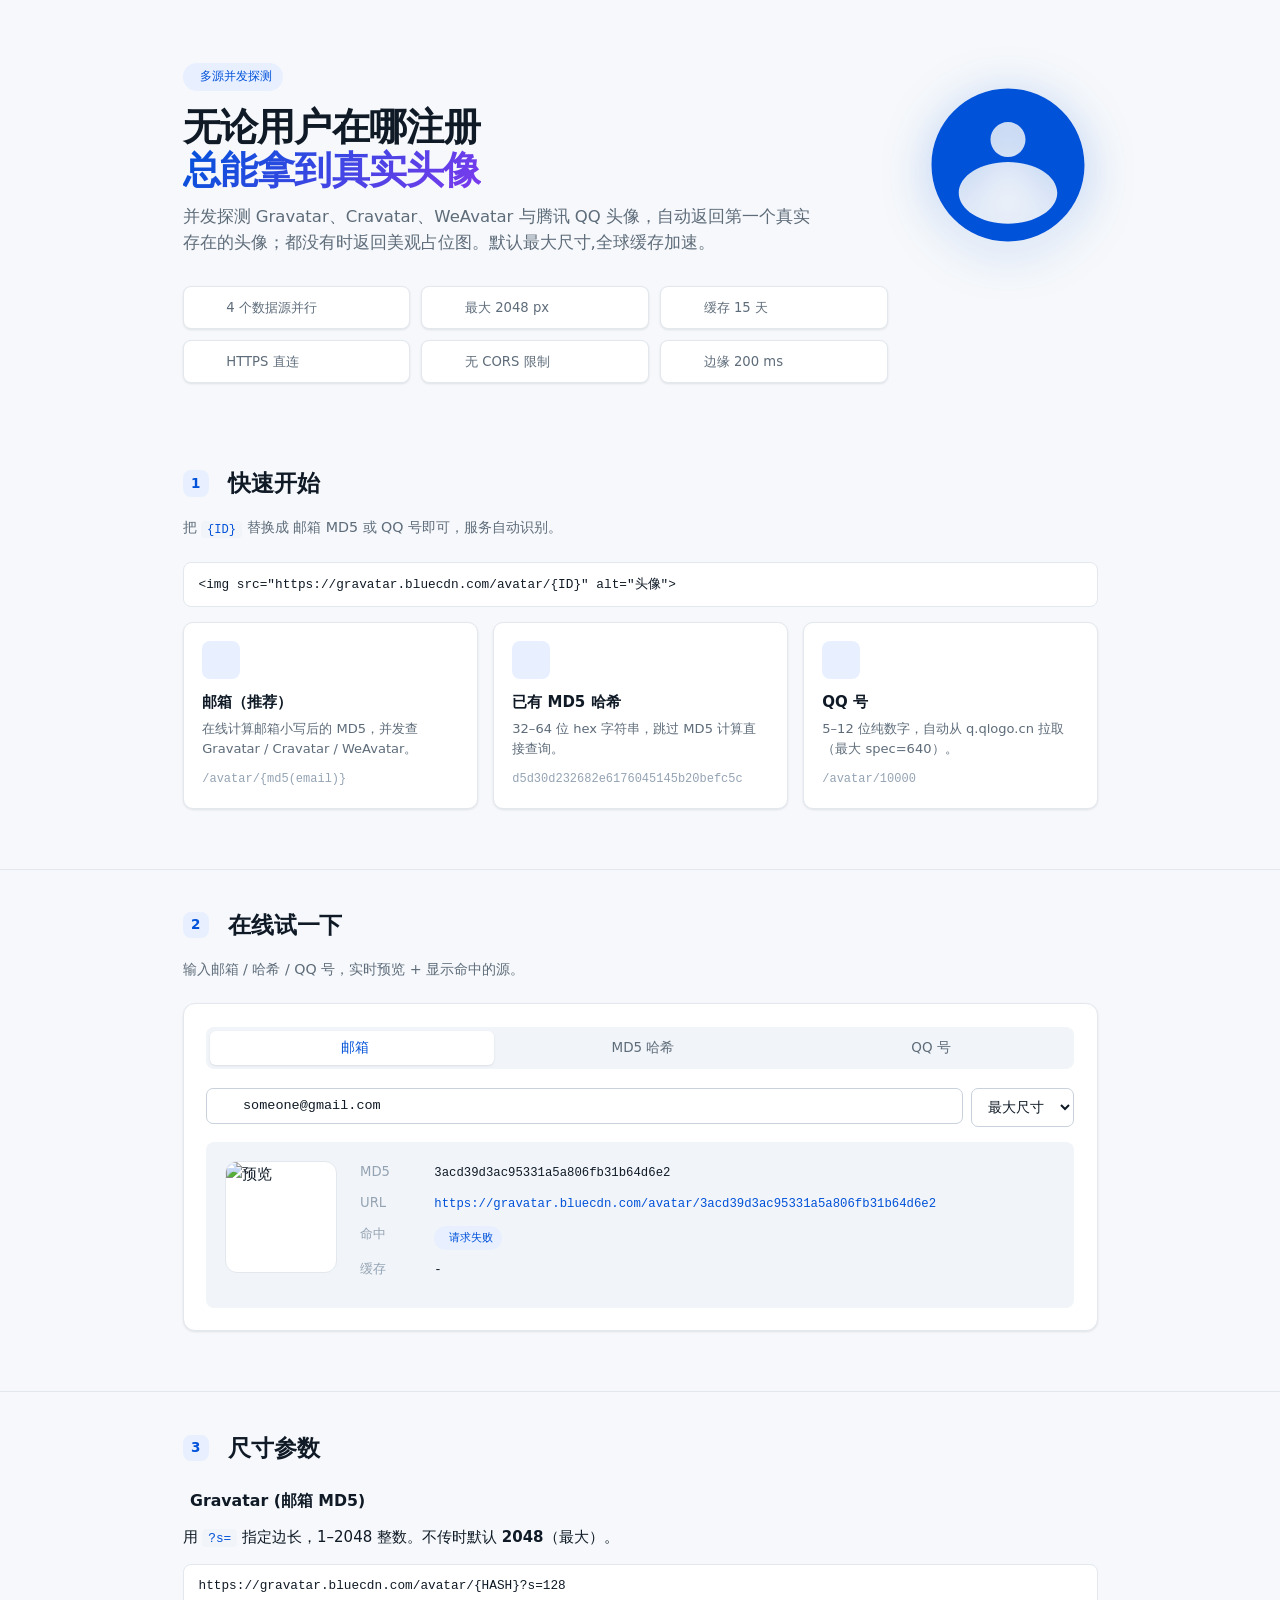
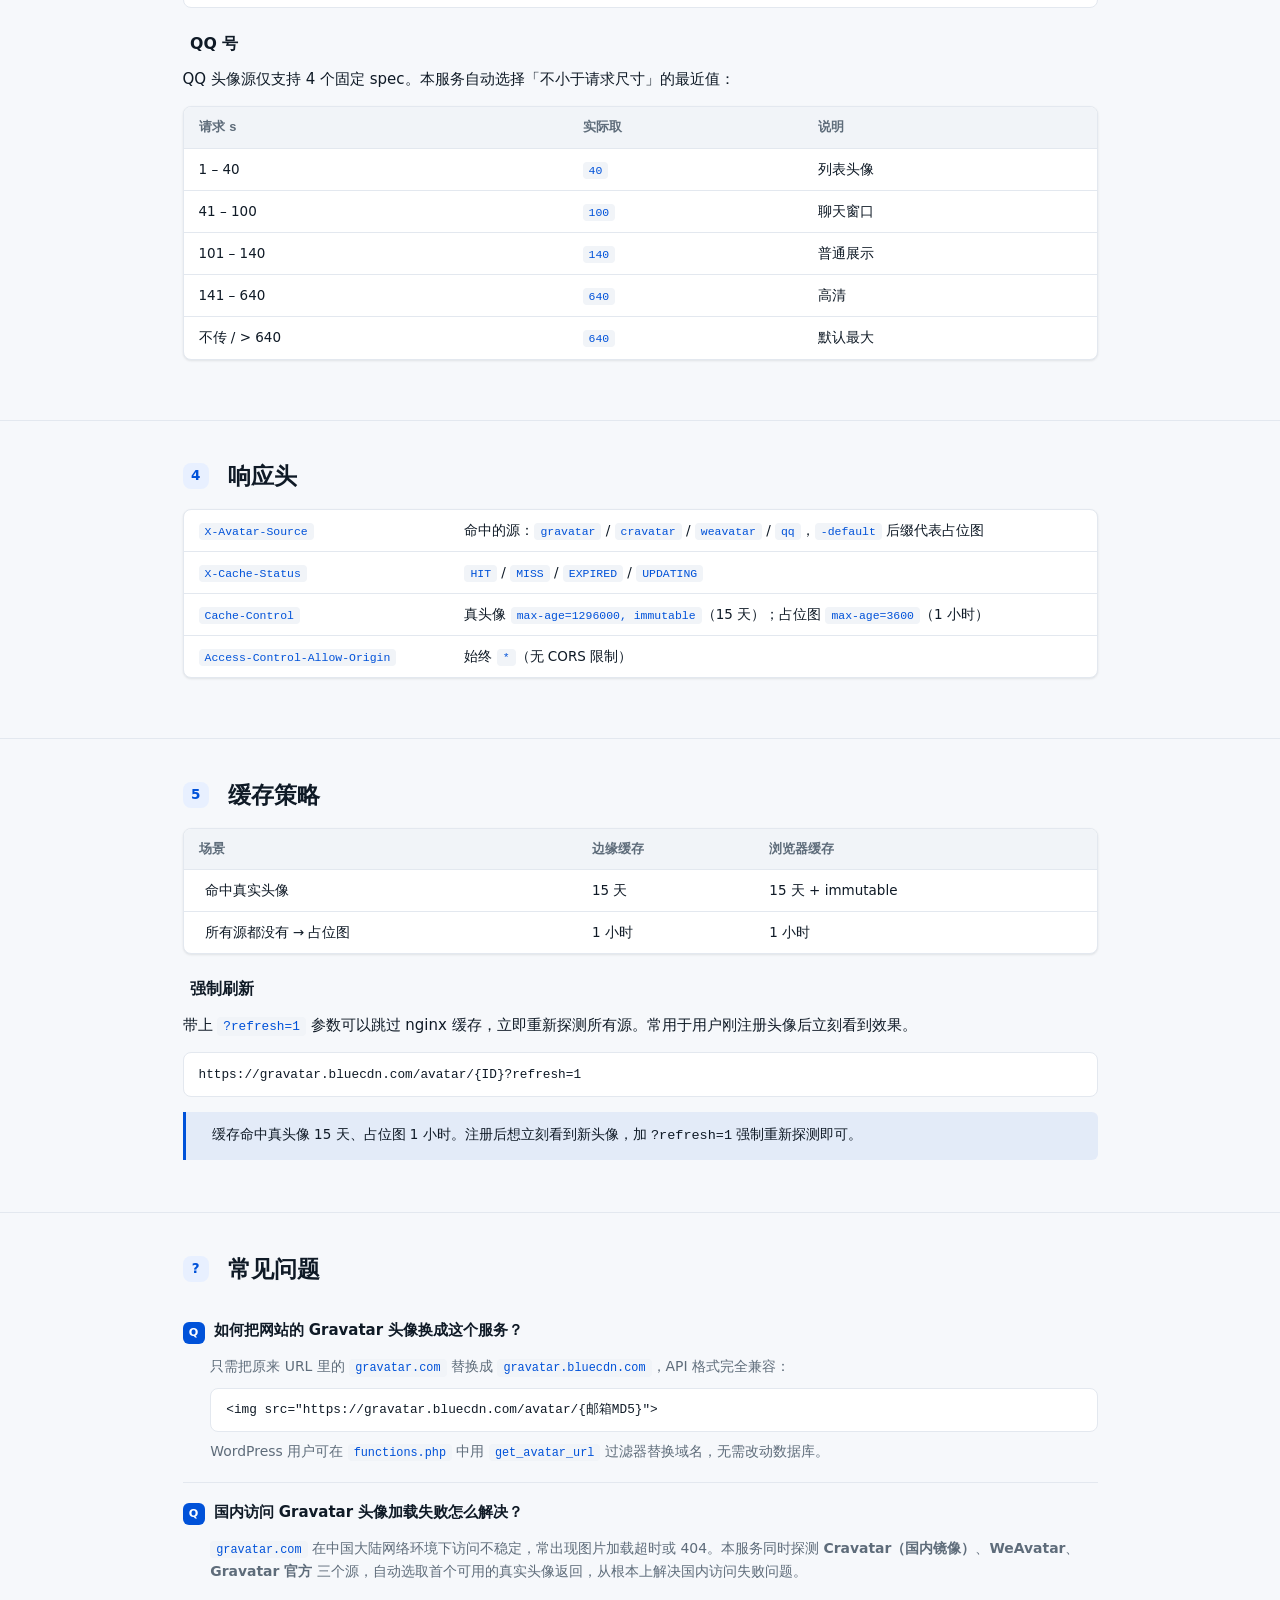
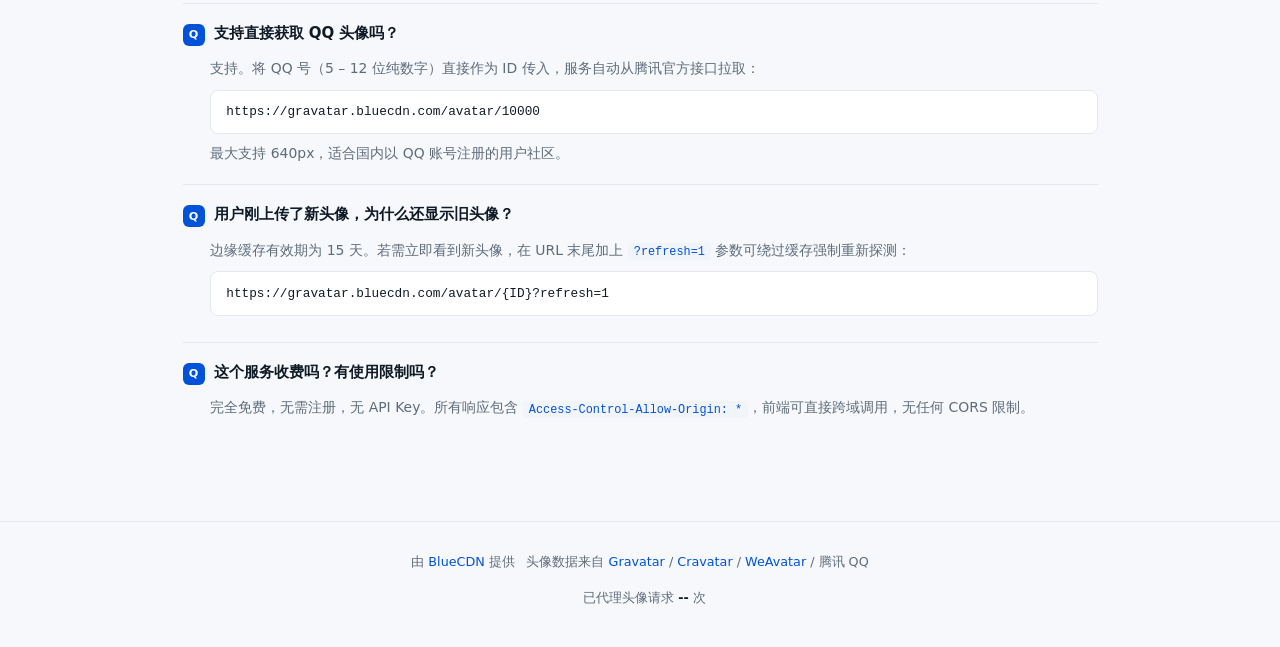
==== index.html @ 56b49e61 "restructure project layout" ====
<!doctype html>
<html lang="zh-CN">
<head>
<meta charset="UTF-8">
<meta name="viewport" content="width=device-width, initial-scale=1">

<!-- ===== SEO 核心 ===== -->
<title>Gravatar 国内加速代理 - 多源头像 API，支持 QQ / Cravatar / WeAvatar | BlueCDN</title>
<meta name="description" content="免费 Gravatar 国内加速代理服务。并发探测 Gravatar、Cravatar、WeAvatar、腾讯 QQ 四大头像源，自动返回真实头像；支持最大 2048px、无 CORS 跨域限制、全球边缘缓存 15 天，接入只需一行 HTML img 标签，适合 WordPress、论坛、博客等国内站点使用。">
<meta name="keywords" content="gravatar国内加速,gravatar代理,gravatar镜像,QQ头像API,头像CDN,cravatar,weavatar,gravatar无法访问解决,gravatar加速,多源头像">
<meta name="author" content="BlueCDN">
<meta name="robots" content="index, follow, max-snippet:-1, max-image-preview:large, max-video-preview:-1">
<link rel="canonical" href="https://gravatar.bluecdn.com/">
<meta name="theme-color" content="#0052D9">

<!-- ===== Open Graph（微信/微博分享）===== -->
<meta property="og:type" content="website">
<meta property="og:title" content="Gravatar 国内加速代理 | 多源头像 CDN · BlueCDN">
<meta property="og:description" content="并发探测 Gravatar / Cravatar / WeAvatar / QQ 四大头像源，自动返回真实头像。无 CORS 限制，全球缓存，一行代码接入。">
<meta property="og:url" content="https://gravatar.bluecdn.com/">
<meta property="og:site_name" content="BlueCDN Gravatar 代理">
<meta property="og:image" content="https://gravatar.bluecdn.com/android-chrome-512x512.png">
<meta property="og:image:width" content="512">
<meta property="og:image:height" content="512">
<meta property="og:locale" content="zh_CN">

<!-- ===== JSON-LD 结构化数据（百度 AI / Google AI）===== -->
<script type="application/ld+json">
[
  {
    "@context": "https://schema.org",
    "@type": "WebApplication",
    "name": "Gravatar 多源头像代理",
    "alternateName": ["gravatar.bluecdn.com", "BlueCDN Gravatar 加速"],
    "url": "https://gravatar.bluecdn.com/",
    "description": "免费 Gravatar 国内加速代理，并发探测 Gravatar、Cravatar、WeAvatar、腾讯 QQ 四大头像源，自动返回真实存在的头像图片。支持邮箱 MD5 哈希与 QQ 号两种 ID 格式，最大输出 2048px，全球边缘节点缓存 15 天，所有响应均携带 Access-Control-Allow-Origin: * 无跨域限制。",
    "applicationCategory": "DeveloperApplication",
    "operatingSystem": "Web",
    "inLanguage": "zh-CN",
    "isAccessibleForFree": true,
    "offers": {
      "@type": "Offer",
      "price": "0",
      "priceCurrency": "CNY",
      "availability": "https://schema.org/InStock"
    },
    "provider": {
      "@type": "Organization",
      "name": "BlueCDN",
      "url": "https://bluecdn.com"
    },
    "featureList": [
      "并发探测 Gravatar / Cravatar / WeAvatar / QQ 四大头像源",
      "支持邮箱 MD5 哈希与 QQ 号（5-12 位）两种 ID",
      "最大输出 2048×2048px 高清头像",
      "全球边缘节点缓存 15 天",
      "无 CORS 跨域限制，Access-Control-Allow-Origin: *",
      "HTTPS 加密传输",
      "支持 ?refresh=1 参数强制重新探测"
    ]
  },
  {
    "@context": "https://schema.org",
    "@type": "FAQPage",
    "mainEntity": [
      {
        "@type": "Question",
        "name": "如何使用 gravatar.bluecdn.com 代替 gravatar.com？",
        "acceptedAnswer": {
          "@type": "Answer",
          "text": "只需将原有 URL 中的 gravatar.com 替换为 gravatar.bluecdn.com 即可。例如：<img src=\"https://gravatar.bluecdn.com/avatar/{邮箱MD5}\">。服务会自动并发探测多个头像源并返回第一个真实存在的头像，完全兼容 Gravatar 原有 API 格式。"
        }
      },
      {
        "@type": "Question",
        "name": "gravatar.bluecdn.com 支持哪些头像来源？",
        "acceptedAnswer": {
          "@type": "Answer",
          "text": "支持四大头像源：1）Gravatar（secure.gravatar.com）；2）Cravatar（cn.cravatar.com，国内镜像）；3）WeAvatar（weavatar.com）；4）腾讯 QQ（q.qlogo.cn）。服务并发探测前三个 Gravatar 兼容源，QQ 号会直接从腾讯官方 API 获取头像。"
        }
      },
      {
        "@type": "Question",
        "name": "国内访问 Gravatar 头像失败怎么办？",
        "acceptedAnswer": {
          "@type": "Answer",
          "text": "由于 gravatar.com 在中国大陆访问不稳定，可以使用 gravatar.bluecdn.com 作为代理。该服务部署在国内边缘节点，并同时探测 Cravatar、WeAvatar 等国内可访问的镜像源，确保头像正常显示。接入方法：将 img 标签的 src 改为 https://gravatar.bluecdn.com/avatar/{邮箱MD5哈希}。"
        }
      },
      {
        "@type": "Question",
        "name": "如何获取 QQ 头像？",
        "acceptedAnswer": {
          "@type": "Answer",
          "text": "直接将 QQ 号（5 至 12 位纯数字）作为 ID 传入即可：https://gravatar.bluecdn.com/avatar/{QQ号}。服务会自动识别 QQ 号格式并从腾讯 QQ 官方接口（q.qlogo.cn）拉取头像，支持最大 640px 尺寸。"
        }
      },
      {
        "@type": "Question",
        "name": "头像会被缓存多长时间？",
        "acceptedAnswer": {
          "@type": "Answer",
          "text": "真实头像缓存 15 天（边缘节点与浏览器均为 15 天，带 immutable 标记）；若所有源均未找到头像，则返回 Gravatar 官方默认占位图并缓存 1 小时。如需立即刷新，在 URL 末尾添加 ?refresh=1 参数可跳过缓存强制重新探测。"
        }
      },
      {
        "@type": "Question",
        "name": "使用此服务是否有跨域（CORS）限制？",
        "acceptedAnswer": {
          "@type": "Answer",
          "text": "没有跨域限制。所有响应均包含 Access-Control-Allow-Origin: * 响应头，可在任意前端页面通过 JavaScript fetch 或 XMLHttpRequest 直接请求，无需额外配置代理。"
        }
      }
    ]
  }
]
</script>

<link rel="icon" href="/favicon.ico" sizes="any">
<link rel="icon" type="image/png" sizes="32x32" href="/favicon-32x32.png">
<link rel="icon" type="image/png" sizes="16x16" href="/favicon-16x16.png">
<link rel="apple-touch-icon" sizes="180x180" href="/apple-touch-icon.png">
<link rel="manifest" href="/site.webmanifest">

<link rel="stylesheet" href="https://static.bluecdn.com/libs/fontawesome/7.2.0/css/all.min.css">
<link rel="stylesheet" href="https://fonts.bluecdn.com/css2?family=Lexend+Deca:wght@400;500;600;700;800&family=JetBrains+Mono:wght@400;500&display=swap">

<style>
:root {
    --bg: #f6f8fb;
    --bg-elev: #ffffff;
    --line: #e3e8ef;
    --line-strong: #c8d1dc;
    --text: #0f1a26;
    --text-soft: #5e6c7a;
    --text-mute: #94a3b3;
    --accent: #0052D9;
    --accent-soft: #e8f0ff;
    --accent-fade: rgba(0, 82, 217, 0.08);
    --accent-2: #7c3aed;
    --code-bg: #f1f4f8;
    --success: #16a34a;
    --warn: #f59e0b;
    --shadow-sm: 0 1px 2px rgba(15, 26, 38, .04), 0 1px 3px rgba(15, 26, 38, .06);
    --shadow-md: 0 4px 12px rgba(15, 26, 38, .06), 0 2px 4px rgba(15, 26, 38, .04);
    --font-body: "Lexend Deca", "PingFang SC", "Microsoft YaHei", system-ui, sans-serif;
    --font-mono: "JetBrains Mono", ui-monospace, SFMono-Regular, Menlo, Consolas, monospace;
}
@media (prefers-color-scheme: dark) {
    :root {
        --bg: #0a0e14;
        --bg-elev: #131922;
        --line: #1f2731;
        --line-strong: #2e3947;
        --text: #e6ecf2;
        --text-soft: #9aa6b3;
        --text-mute: #5c6878;
        --accent: #5b8def;
        --accent-soft: #1a2436;
        --accent-fade: rgba(91, 141, 239, 0.1);
        --accent-2: #a78bfa;
        --code-bg: #171e28;
        --shadow-sm: 0 1px 2px rgba(0, 0, 0, .3);
        --shadow-md: 0 4px 12px rgba(0, 0, 0, .35);
    }
}
* { box-sizing: border-box; }
html, body { background: var(--bg); color: var(--text); font-family: var(--font-body); margin: 0; padding: 0; line-height: 1.6; font-size: 15px; -webkit-font-smoothing: antialiased; }
.container { max-width: 960px; margin: 0 auto; padding: 0 1.5rem; }

/* ============ Hero ============ */
.hero {
    position: relative;
    padding: 4rem 0 3rem;
    overflow: hidden;
}
.hero::before {
    content: '';
    position: absolute;
    inset: 0;
    background:
        radial-gradient(circle at 20% 30%, var(--accent-fade) 0%, transparent 40%),
        radial-gradient(circle at 80% 70%, rgba(124, 58, 237, 0.06) 0%, transparent 40%);
    pointer-events: none;
    z-index: -1;
}
.hero .container { display: flex; align-items: flex-start; gap: 2rem; flex-wrap: wrap; }
.hero-text { flex: 1; min-width: 280px; }
.hero-logo {
    flex-shrink: 0;
    width: 180px;
    height: 180px;
    display: flex;
    align-items: center;
    justify-content: center;
    margin-top: 1rem;
}
.hero-logo svg { width: 100%; height: 100%; filter: drop-shadow(0 8px 24px rgba(0, 82, 217, .25)); }
@media (max-width: 720px) {
    .hero-logo { width: 120px; height: 120px; margin: 0 auto; }
}
.hero .badge {
    display: inline-flex;
    align-items: center;
    gap: .4rem;
    padding: .3rem .75rem;
    background: var(--accent-soft);
    color: var(--accent);
    border-radius: 99px;
    font-size: .8rem;
    font-weight: 500;
    margin-bottom: 1rem;
}
.hero h1 {
    margin: 0 0 .75rem;
    font-size: 2.5rem;
    font-weight: 800;
    letter-spacing: -.02em;
    line-height: 1.15;
}
.hero h1 .gradient {
    background: linear-gradient(135deg, var(--accent), var(--accent-2));
    -webkit-background-clip: text;
    -webkit-text-fill-color: transparent;
    background-clip: text;
}
.hero .lede { color: var(--text-soft); font-size: 1.1rem; margin: 0 0 2rem; max-width: 640px; }
.hero .feature-grid {
    display: grid;
    grid-template-columns: repeat(auto-fit, minmax(180px, 1fr));
    gap: .75rem;
    margin-top: 1.5rem;
}
.hero .feature-pill {
    display: flex;
    align-items: center;
    gap: .6rem;
    padding: .65rem 1rem;
    background: var(--bg-elev);
    border: 1px solid var(--line);
    border-radius: 8px;
    font-size: .88rem;
    color: var(--text-soft);
    box-shadow: var(--shadow-sm);
}
.hero .feature-pill i {
    color: var(--accent);
    font-size: 1rem;
    width: 1.25rem;
    text-align: center;
}

/* ============ Sections ============ */
section.block { padding: 2.5rem 0; }
section.block + section.block { border-top: 1px solid var(--line); }
.section-title {
    display: flex;
    align-items: center;
    gap: .65rem;
    margin: 0 0 1rem;
    font-size: 1.5rem;
    font-weight: 700;
    letter-spacing: -.01em;
}
.section-title i {
    color: var(--accent);
    font-size: 1.25rem;
}
.section-title .num {
    display: inline-flex;
    align-items: center;
    justify-content: center;
    width: 1.75rem;
    height: 1.75rem;
    background: var(--accent-soft);
    color: var(--accent);
    border-radius: 8px;
    font-size: .9rem;
    font-weight: 600;
}
.section-lede { color: var(--text-soft); margin-bottom: 1.5rem; font-size: .95rem; max-width: 720px; }

h3 { font-size: 1.05rem; margin: 1.5rem 0 .75rem; font-weight: 600; display: flex; align-items: center; gap: .5rem; }
h3 i { color: var(--text-mute); font-size: .95rem; }

p { margin: 0 0 1rem; }
p code, li code, td code, .code { font-family: var(--font-mono); background: var(--code-bg); padding: .12rem .4rem; border-radius: 4px; font-size: .85em; color: var(--accent); }

/* ============ Code blocks ============ */
.code-block {
    display: flex;
    align-items: center;
    gap: .5rem;
    margin: .75rem 0 1rem;
    padding: .75rem 1rem;
    background: var(--bg-elev);
    border: 1px solid var(--line);
    border-radius: 8px;
    transition: border-color .15s;
}
.code-block:hover { border-color: var(--line-strong); }
.code-block pre {
    flex: 1;
    margin: 0;
    font-family: var(--font-mono);
    font-size: .85rem;
    white-space: pre-wrap;
    word-break: break-all;
    line-height: 1.55;
    color: var(--text);
}
.code-copy-btn {
    background: transparent;
    border: 1px solid transparent;
    color: var(--text-mute);
    cursor: pointer;
    padding: .35rem .55rem;
    border-radius: 5px;
    font-size: .9rem;
    transition: all .15s;
    flex-shrink: 0;
}
.code-copy-btn:hover { background: var(--accent-fade); color: var(--accent); border-color: var(--accent-soft); }
.code-copy-btn.copied { color: var(--success); }

/* ============ Cards (ID 类型) ============ */
.card-grid {
    display: grid;
    grid-template-columns: repeat(auto-fit, minmax(280px, 1fr));
    gap: 1rem;
    margin: 1rem 0 1.5rem;
}
.card {
    background: var(--bg-elev);
    border: 1px solid var(--line);
    border-radius: 10px;
    padding: 1.25rem;
    box-shadow: var(--shadow-sm);
    transition: transform .15s, box-shadow .15s, border-color .15s;
}
.card:hover { transform: translateY(-2px); box-shadow: var(--shadow-md); border-color: var(--line-strong); }
.card-icon {
    display: inline-flex;
    align-items: center;
    justify-content: center;
    width: 2.5rem;
    height: 2.5rem;
    background: var(--accent-soft);
    color: var(--accent);
    border-radius: 8px;
    font-size: 1.1rem;
    margin-bottom: .75rem;
}
.card-title { font-size: 1rem; font-weight: 600; margin: 0 0 .35rem; }
.card-desc { font-size: .87rem; color: var(--text-soft); margin: 0 0 .75rem; line-height: 1.5; }
.card-example { font-family: var(--font-mono); font-size: .8rem; color: var(--text-mute); word-break: break-all; }

/* ============ Tables ============ */
table { width: 100%; border-collapse: separate; border-spacing: 0; margin: 1rem 0 1.5rem; font-size: .9rem; background: var(--bg-elev); border: 1px solid var(--line); border-radius: 8px; overflow: hidden; box-shadow: var(--shadow-sm); }
th, td { padding: .65rem 1rem; border-bottom: 1px solid var(--line); text-align: left; }
th { background: var(--code-bg); font-weight: 600; font-size: .85rem; color: var(--text-soft); }
tr:last-child td { border-bottom: none; }

/* ============ Demo ============ */
.demo {
    background: var(--bg-elev);
    border: 1px solid var(--line);
    border-radius: 12px;
    padding: 1.5rem;
    margin: 1rem 0 1.5rem;
    box-shadow: var(--shadow-sm);
}
.demo-tabs {
    display: flex;
    gap: .25rem;
    margin-bottom: 1.25rem;
    background: var(--code-bg);
    border-radius: 8px;
    padding: .25rem;
}
.demo-tab {
    flex: 1;
    background: transparent;
    border: none;
    padding: .55rem 1rem;
    cursor: pointer;
    border-radius: 6px;
    font-size: .9rem;
    font-weight: 500;
    color: var(--text-soft);
    font-family: inherit;
    transition: all .15s;
    display: flex;
    align-items: center;
    justify-content: center;
    gap: .4rem;
}
.demo-tab.active { background: var(--bg-elev); color: var(--accent); box-shadow: var(--shadow-sm); }
.demo-tab i { font-size: .85rem; }

.demo-input-row {
    display: flex;
    gap: .5rem;
    align-items: stretch;
    flex-wrap: wrap;
    margin-bottom: 1rem;
}
.demo-input-wrap {
    flex: 1;
    min-width: 240px;
    position: relative;
}
.demo-input-wrap i.icon-prefix {
    position: absolute;
    left: .85rem;
    top: 50%;
    transform: translateY(-50%);
    color: var(--text-mute);
    font-size: .9rem;
    pointer-events: none;
}
.demo-input-wrap input {
    width: 100%;
    padding: .65rem .85rem .65rem 2.4rem;
    border: 1px solid var(--line-strong);
    border-radius: 7px;
    font-family: var(--font-mono);
    font-size: .9rem;
    background: var(--bg-elev);
    color: var(--text);
    transition: border-color .15s, box-shadow .15s;
}
.demo-input-wrap input:focus {
    outline: none;
    border-color: var(--accent);
    box-shadow: 0 0 0 3px var(--accent-fade);
}
.demo-select {
    padding: .65rem .85rem;
    border: 1px solid var(--line-strong);
    border-radius: 7px;
    background: var(--bg-elev);
    color: var(--text);
    font-family: inherit;
    font-size: .9rem;
    cursor: pointer;
}
.demo-select:focus { outline: none; border-color: var(--accent); }

.demo-result {
    display: flex;
    gap: 1.25rem;
    align-items: flex-start;
    padding: 1.25rem;
    background: var(--code-bg);
    border-radius: 8px;
}
.demo-result img {
    width: 112px;
    height: 112px;
    border-radius: 12px;
    border: 1px solid var(--line);
    object-fit: cover;
    background: var(--bg-elev);
    flex-shrink: 0;
}
.demo-info { flex: 1; min-width: 0; }
.demo-info-row { display: flex; gap: .75rem; margin-bottom: .55rem; align-items: baseline; font-size: .88rem; }
.demo-info-row .key { color: var(--text-mute); min-width: 4.5rem; flex-shrink: 0; }
.demo-info-row .val { font-family: var(--font-mono); color: var(--text); font-size: .82rem; word-break: break-all; }
.demo-info-row .val a { color: var(--accent); text-decoration: none; }
.demo-info-row .val a:hover { text-decoration: underline; }
.source-badge {
    display: inline-flex;
    align-items: center;
    gap: .35rem;
    padding: .2rem .6rem;
    border-radius: 99px;
    font-size: .75rem;
    font-weight: 500;
    background: var(--accent-soft);
    color: var(--accent);
    font-family: var(--font-mono);
}
.source-badge.is-default { background: rgba(245, 158, 11, .1); color: var(--warn); }

/* ============ Callout ============ */
.callout {
    background: var(--accent-fade);
    border-left: 3px solid var(--accent);
    padding: .85rem 1.1rem;
    margin: 1rem 0;
    border-radius: 0 6px 6px 0;
    font-size: .9rem;
    display: flex;
    align-items: flex-start;
    gap: .65rem;
}
.callout i { color: var(--accent); flex-shrink: 0; margin-top: .15rem; }

/* ============ FAQ ============ */
.faq-list { display: flex; flex-direction: column; gap: 0; }
.faq-item {
    border-bottom: 1px solid var(--line);
    padding: 1.25rem 0;
}
.faq-item:last-child { border-bottom: none; }
.faq-q {
    font-size: 1rem;
    font-weight: 600;
    color: var(--text);
    margin: 0 0 .75rem 0;
    display: flex;
    align-items: flex-start;
    gap: .6rem;
    line-height: 1.4;
}
.faq-q::before {
    content: "Q";
    flex-shrink: 0;
    display: inline-flex;
    align-items: center;
    justify-content: center;
    width: 22px;
    height: 22px;
    border-radius: 6px;
    background: var(--accent);
    color: #fff;
    font-size: .75rem;
    font-weight: 700;
    margin-top: .1rem;
}
.faq-a { padding-left: 1.85rem; }
.faq-a p { margin: 0 0 .6rem; color: var(--text-soft); font-size: .93rem; line-height: 1.7; }
.faq-a p:last-child { margin-bottom: 0; }
.faq-a .code-block { margin: .5rem 0; }

/* ============ Footer ============ */
footer.site-footer {
    margin-top: 3rem;
    padding: 2rem 0;
    border-top: 1px solid var(--line);
    color: var(--text-soft);
    font-size: .85rem;
    text-align: center;
}
footer.site-footer a { color: var(--accent); text-decoration: none; }
footer.site-footer a:hover { text-decoration: underline; }
footer.site-footer i { margin: 0 .25rem; }

@media (max-width: 600px) {
    .hero { padding: 2.5rem 0 2rem; }
    .hero h1 { font-size: 1.8rem; }
    .hero .lede { font-size: .95rem; }
    .section-title { font-size: 1.2rem; }
    .demo-result { flex-direction: column; align-items: center; text-align: center; }
    .demo-info { width: 100%; }
    .demo-info-row { flex-direction: column; gap: .15rem; align-items: stretch; }
}
</style>
</head>
<body>

<section class="hero">
<div class="container">
    <div class="hero-text">
        <div class="badge"><i class="fa-solid fa-bolt"></i>多源并发探测</div>
        <h1>无论用户在哪注册<br><span class="gradient">总能拿到真实头像</span></h1>
        <p class="lede">并发探测 Gravatar、Cravatar、WeAvatar 与腾讯 QQ 头像，自动返回第一个真实存在的头像；都没有时返回美观占位图。默认最大尺寸,全球缓存加速。</p>

        <div class="feature-grid">
            <div class="feature-pill"><i class="fa-solid fa-globe"></i><span>4 个数据源并行</span></div>
            <div class="feature-pill"><i class="fa-solid fa-image"></i><span>最大 2048 px</span></div>
            <div class="feature-pill"><i class="fa-solid fa-clock-rotate-left"></i><span>缓存 15 天</span></div>
            <div class="feature-pill"><i class="fa-solid fa-shield-halved"></i><span>HTTPS 直连</span></div>
            <div class="feature-pill"><i class="fa-solid fa-arrows-to-circle"></i><span>无 CORS 限制</span></div>
            <div class="feature-pill"><i class="fa-solid fa-rocket"></i><span>边缘 200 ms</span></div>
        </div>
    </div>
    <div class="hero-logo">
        <svg viewBox="0 0 1024 1024" xmlns="http://www.w3.org/2000/svg" aria-hidden="true">
            <path d="M511.994581 76.800452C271.648182 76.800452 76.800452 271.646376 76.800452 512S271.648182 947.199548 511.996388 947.199548c240.366267 0 435.204967-194.845925 435.204967-435.199548C947.199548 271.646376 752.360849 76.800452 511.994581 76.800452z m0.005419 190.518222c55.022863 0 99.629259 44.60459 99.629259 99.62926s-44.60459 99.629259-99.629259 99.629259-99.629259-44.60459-99.629259-99.629259 44.606396-99.629259 99.629259-99.62926z m-0.001806 578.803027c-154.776752 0-280.249399-78.619315-280.2494-175.606075 0-96.981342 125.472647-175.602462 280.2494-175.602462 154.778558 0 280.251206 78.621121 280.251205 175.602462 0 96.98676-125.472647 175.606075-280.251205 175.606075z" fill="#0052D9"/>
        </svg>
    </div>
</div>
</section>

<section class="block">
<div class="container">
    <h2 class="section-title"><span class="num">1</span><i class="fa-solid fa-bolt-lightning"></i>快速开始</h2>
    <p class="section-lede">把 <code>{ID}</code> 替换成 邮箱 MD5 或 QQ 号即可，服务自动识别。</p>

    <div class="code-block">
        <pre>&lt;img src="https://gravatar.bluecdn.com/avatar/{ID}" alt="头像"&gt;</pre>
        <button class="code-copy-btn" data-copy='&lt;img src="https://gravatar.bluecdn.com/avatar/{ID}" alt="头像"&gt;' title="复制"><i class="fa-regular fa-copy"></i></button>
    </div>

    <div class="card-grid">
        <div class="card">
            <div class="card-icon"><i class="fa-solid fa-envelope"></i></div>
            <div class="card-title">邮箱（推荐）</div>
            <p class="card-desc">在线计算邮箱小写后的 MD5，并发查 Gravatar / Cravatar / WeAvatar。</p>
            <div class="card-example">/avatar/{md5(email)}</div>
        </div>
        <div class="card">
            <div class="card-icon"><i class="fa-solid fa-fingerprint"></i></div>
            <div class="card-title">已有 MD5 哈希</div>
            <p class="card-desc">32–64 位 hex 字符串，跳过 MD5 计算直接查询。</p>
            <div class="card-example">d5d30d232682e6176045145b20befc5c</div>
        </div>
        <div class="card">
            <div class="card-icon"><i class="fa-brands fa-qq"></i></div>
            <div class="card-title">QQ 号</div>
            <p class="card-desc">5–12 位纯数字，自动从 q.qlogo.cn 拉取（最大 spec=640）。</p>
            <div class="card-example">/avatar/10000</div>
        </div>
    </div>
</div>
</section>

<section class="block">
<div class="container">
    <h2 class="section-title"><span class="num">2</span><i class="fa-solid fa-flask"></i>在线试一下</h2>
    <p class="section-lede">输入邮箱 / 哈希 / QQ 号，实时预览 + 显示命中的源。</p>

    <div class="demo">
        <div class="demo-tabs" role="tablist">
            <button class="demo-tab active" data-tab="email" role="tab"><i class="fa-solid fa-envelope"></i>邮箱</button>
            <button class="demo-tab" data-tab="hash" role="tab"><i class="fa-solid fa-fingerprint"></i>MD5 哈希</button>
            <button class="demo-tab" data-tab="qq" role="tab"><i class="fa-brands fa-qq"></i>QQ 号</button>
        </div>

        <div class="demo-input-row">
            <div class="demo-input-wrap">
                <i class="icon-prefix fa-solid" id="demo-icon"></i>
                <input id="demo-input" type="text" autocomplete="off">
            </div>
            <select id="demo-size" class="demo-select">
                <option value="">最大尺寸</option>
                <option value="64">64</option>
                <option value="128">128</option>
                <option value="256">256</option>
                <option value="512">512</option>
                <option value="1024">1024</option>
                <option value="2048">2048</option>
            </select>
        </div>

        <div class="demo-result">
            <img id="demo-img" src="" alt="预览">
            <div class="demo-info">
                <div class="demo-info-row" id="demo-md5-row" style="display:none;">
                    <span class="key"><i class="fa-solid fa-key" style="margin-right:.3rem;"></i>MD5</span>
                    <span class="val" id="demo-md5"></span>
                </div>
                <div class="demo-info-row">
                    <span class="key"><i class="fa-solid fa-link" style="margin-right:.3rem;"></i>URL</span>
                    <span class="val"><a id="demo-url" href="#" target="_blank">…</a></span>
                </div>
                <div class="demo-info-row">
                    <span class="key"><i class="fa-solid fa-server" style="margin-right:.3rem;"></i>命中</span>
                    <span class="val"><span class="source-badge" id="demo-source"><i class="fa-solid fa-circle-notch fa-spin"></i>加载中</span></span>
                </div>
                <div class="demo-info-row">
                    <span class="key"><i class="fa-solid fa-clock" style="margin-right:.3rem;"></i>缓存</span>
                    <span class="val" id="demo-cache">…</span>
                </div>
            </div>
        </div>
    </div>
</div>
</section>

<section class="block">
<div class="container">
    <h2 class="section-title"><span class="num">3</span><i class="fa-solid fa-sliders"></i>尺寸参数</h2>

    <h3><i class="fa-solid fa-envelope"></i>Gravatar (邮箱 MD5)</h3>
    <p>用 <code>?s=</code> 指定边长，1–2048 整数。不传时默认 <strong>2048</strong>（最大）。</p>

    <div class="code-block">
        <pre>https://gravatar.bluecdn.com/avatar/{HASH}?s=128</pre>
        <button class="code-copy-btn" data-copy='https://gravatar.bluecdn.com/avatar/{HASH}?s=128'><i class="fa-regular fa-copy"></i></button>
    </div>

    <h3><i class="fa-brands fa-qq"></i>QQ 号</h3>
    <p>QQ 头像源仅支持 4 个固定 spec。本服务自动选择「不小于请求尺寸」的最近值：</p>

    <table>
        <thead><tr><th>请求 <code>s</code></th><th>实际取</th><th>说明</th></tr></thead>
        <tbody>
            <tr><td>1 – 40</td><td><code>40</code></td><td>列表头像</td></tr>
            <tr><td>41 – 100</td><td><code>100</code></td><td>聊天窗口</td></tr>
            <tr><td>101 – 140</td><td><code>140</code></td><td>普通展示</td></tr>
            <tr><td>141 – 640</td><td><code>640</code></td><td>高清</td></tr>
            <tr><td>不传 / &gt; 640</td><td><code>640</code></td><td>默认最大</td></tr>
        </tbody>
    </table>
</div>
</section>

<section class="block">
<div class="container">
    <h2 class="section-title"><span class="num">4</span><i class="fa-solid fa-headset"></i>响应头</h2>

    <table>
        <tbody>
            <tr>
                <td><code>X-Avatar-Source</code></td>
                <td>命中的源：<code>gravatar</code> / <code>cravatar</code> / <code>weavatar</code> / <code>qq</code>，<code>-default</code> 后缀代表占位图</td>
            </tr>
            <tr>
                <td><code>X-Cache-Status</code></td>
                <td><code>HIT</code> / <code>MISS</code> / <code>EXPIRED</code> / <code>UPDATING</code></td>
            </tr>
            <tr>
                <td><code>Cache-Control</code></td>
                <td>真头像 <code>max-age=1296000, immutable</code>（15 天）；占位图 <code>max-age=3600</code>（1 小时）</td>
            </tr>
            <tr>
                <td><code>Access-Control-Allow-Origin</code></td>
                <td>始终 <code>*</code>（无 CORS 限制）</td>
            </tr>
        </tbody>
    </table>
</div>
</section>

<section class="block">
<div class="container">
    <h2 class="section-title"><span class="num">5</span><i class="fa-solid fa-database"></i>缓存策略</h2>

    <table>
        <thead><tr><th>场景</th><th>边缘缓存</th><th>浏览器缓存</th></tr></thead>
        <tbody>
            <tr><td><i class="fa-solid fa-circle-check" style="color:var(--success);margin-right:.4rem;"></i>命中真实头像</td><td>15 天</td><td>15 天 + immutable</td></tr>
            <tr><td><i class="fa-solid fa-circle-question" style="color:var(--warn);margin-right:.4rem;"></i>所有源都没有 → 占位图</td><td>1 小时</td><td>1 小时</td></tr>
        </tbody>
    </table>

    <h3><i class="fa-solid fa-arrows-rotate"></i>强制刷新</h3>
    <p>带上 <code>?refresh=1</code> 参数可以跳过 nginx 缓存，立即重新探测所有源。常用于用户刚注册头像后立刻看到效果。</p>

    <div class="code-block">
        <pre>https://gravatar.bluecdn.com/avatar/{ID}?refresh=1</pre>
        <button class="code-copy-btn" data-copy='https://gravatar.bluecdn.com/avatar/{ID}?refresh=1'><i class="fa-regular fa-copy"></i></button>
    </div>

    <div class="callout">
        <i class="fa-solid fa-circle-info"></i>
        <span>缓存命中真头像 15 天、占位图 1 小时。注册后想立刻看到新头像，加 <code>?refresh=1</code> 强制重新探测即可。</span>
    </div>
</div>
</section>

<section class="block" id="faq" itemscope itemtype="https://schema.org/FAQPage">
<div class="container">
    <h2 class="section-title"><span class="num" style="background:var(--accent-soft);color:var(--accent);">?</span><i class="fa-solid fa-circle-question"></i>常见问题</h2>

    <div class="faq-list">

        <div class="faq-item" itemscope itemprop="mainEntity" itemtype="https://schema.org/Question">
            <h3 class="faq-q" itemprop="name">如何把网站的 Gravatar 头像换成这个服务？</h3>
            <div class="faq-a" itemscope itemprop="acceptedAnswer" itemtype="https://schema.org/Answer">
                <div itemprop="text">
                    <p>只需把原来 URL 里的 <code>gravatar.com</code> 替换成 <code>gravatar.bluecdn.com</code>，API 格式完全兼容：</p>
                    <div class="code-block"><pre>&lt;img src="https://gravatar.bluecdn.com/avatar/{邮箱MD5}"&gt;</pre></div>
                    <p>WordPress 用户可在 <code>functions.php</code> 中用 <code>get_avatar_url</code> 过滤器替换域名，无需改动数据库。</p>
                </div>
            </div>
        </div>

        <div class="faq-item" itemscope itemprop="mainEntity" itemtype="https://schema.org/Question">
            <h3 class="faq-q" itemprop="name">国内访问 Gravatar 头像加载失败怎么解决？</h3>
            <div class="faq-a" itemscope itemprop="acceptedAnswer" itemtype="https://schema.org/Answer">
                <div itemprop="text">
                    <p><code>gravatar.com</code> 在中国大陆网络环境下访问不稳定，常出现图片加载超时或 404。本服务同时探测 <strong>Cravatar（国内镜像）</strong>、<strong>WeAvatar</strong>、<strong>Gravatar 官方</strong> 三个源，自动选取首个可用的真实头像返回，从根本上解决国内访问失败问题。</p>
                </div>
            </div>
        </div>

        <div class="faq-item" itemscope itemprop="mainEntity" itemtype="https://schema.org/Question">
            <h3 class="faq-q" itemprop="name">支持直接获取 QQ 头像吗？</h3>
            <div class="faq-a" itemscope itemprop="acceptedAnswer" itemtype="https://schema.org/Answer">
                <div itemprop="text">
                    <p>支持。将 QQ 号（5 – 12 位纯数字）直接作为 ID 传入，服务自动从腾讯官方接口拉取：</p>
                    <div class="code-block"><pre>https://gravatar.bluecdn.com/avatar/10000</pre></div>
                    <p>最大支持 640px，适合国内以 QQ 账号注册的用户社区。</p>
                </div>
            </div>
        </div>

        <div class="faq-item" itemscope itemprop="mainEntity" itemtype="https://schema.org/Question">
            <h3 class="faq-q" itemprop="name">用户刚上传了新头像，为什么还显示旧头像？</h3>
            <div class="faq-a" itemscope itemprop="acceptedAnswer" itemtype="https://schema.org/Answer">
                <div itemprop="text">
                    <p>边缘缓存有效期为 15 天。若需立即看到新头像，在 URL 末尾加上 <code>?refresh=1</code> 参数可绕过缓存强制重新探测：</p>
                    <div class="code-block"><pre>https://gravatar.bluecdn.com/avatar/{ID}?refresh=1</pre></div>
                </div>
            </div>
        </div>

        <div class="faq-item" itemscope itemprop="mainEntity" itemtype="https://schema.org/Question">
            <h3 class="faq-q" itemprop="name">这个服务收费吗？有使用限制吗？</h3>
            <div class="faq-a" itemscope itemprop="acceptedAnswer" itemtype="https://schema.org/Answer">
                <div itemprop="text">
                    <p>完全免费，无需注册，无 API Key。所有响应包含 <code>Access-Control-Allow-Origin: *</code>，前端可直接跨域调用，无任何 CORS 限制。</p>
                </div>
            </div>
        </div>

    </div>
</div>
</section>

<footer class="site-footer">
<div class="container">
    <p>由 <a href="https://bluecdn.com">BlueCDN</a> 提供 <i class="fa-solid fa-circle" style="font-size:.3rem;vertical-align:middle;color:var(--text-mute);"></i> 头像数据来自 <a href="https://gravatar.com">Gravatar</a> / <a href="https://cravatar.cn">Cravatar</a> / <a href="https://weavatar.com">WeAvatar</a> / 腾讯 QQ</p>
    <p style="margin-top:.5rem;">
        <i class="fa-solid fa-chart-simple" style="color:var(--accent);margin-right:.35rem;"></i>
        已代理头像请求 <strong id="req-count" style="color:var(--text);">…</strong> 次
    </p>
</div>
</footer>
<script>
(function(){
    fetch('/stats', {cache:'no-store'})
        .then(r => r.json())
        .then(d => {
            var n = d.requests || 0;
            document.getElementById('req-count').textContent =
                n.toLocaleString('zh-CN');
        })
        .catch(() => { document.getElementById('req-count').textContent = '--'; });
})();
</script>

<!-- MD5 - Paul Johnston, BSD - https://pajhome.org.uk/crypt/md5/ -->
<script>
var md5=function(){function s(s,n){var t=(s&65535)+(n&65535);return(s>>16)+(n>>16)+(t>>16)<<16|t&65535}function n(s,n){return s<<n|s>>>32-n}function t(t,r,o,e,c,u){return s(n(s(s(r,t),s(e,u)),c),o)}function r(s,n,r,o,e,c,u){return t(n&r|~n&o,s,n,e,c,u)}function o(s,n,r,o,e,c,u){return t(n&o|r&~o,s,n,e,c,u)}function e(s,n,r,o,e,c,u){return t(n^r^o,s,n,e,c,u)}function c(s,n,r,o,e,c,u){return t(r^(n|~o),s,n,e,c,u)}function u(n,t){n[t>>5]|=128<<t%32;n[(t+64>>>9<<4)+14]=t;var u,a,f,i,l,h=1732584193,d=-271733879,g=-1732584194,m=271733878;for(u=0;u<n.length;u+=16){a=h;f=d;i=g;l=m;h=r(h,d,g,m,n[u],7,-680876936);m=r(m,h,d,g,n[u+1],12,-389564586);g=r(g,m,h,d,n[u+2],17,606105819);d=r(d,g,m,h,n[u+3],22,-1044525330);h=r(h,d,g,m,n[u+4],7,-176418897);m=r(m,h,d,g,n[u+5],12,1200080426);g=r(g,m,h,d,n[u+6],17,-1473231341);d=r(d,g,m,h,n[u+7],22,-45705983);h=r(h,d,g,m,n[u+8],7,1770035416);m=r(m,h,d,g,n[u+9],12,-1958414417);g=r(g,m,h,d,n[u+10],17,-42063);d=r(d,g,m,h,n[u+11],22,-1990404162);h=r(h,d,g,m,n[u+12],7,1804603682);m=r(m,h,d,g,n[u+13],12,-40341101);g=r(g,m,h,d,n[u+14],17,-1502002290);d=r(d,g,m,h,n[u+15],22,1236535329);h=o(h,d,g,m,n[u+1],5,-165796510);m=o(m,h,d,g,n[u+6],9,-1069501632);g=o(g,m,h,d,n[u+11],14,643717713);d=o(d,g,m,h,n[u],20,-373897302);h=o(h,d,g,m,n[u+5],5,-701558691);m=o(m,h,d,g,n[u+10],9,38016083);g=o(g,m,h,d,n[u+15],14,-660478335);d=o(d,g,m,h,n[u+4],20,-405537848);h=o(h,d,g,m,n[u+9],5,568446438);m=o(m,h,d,g,n[u+14],9,-1019803690);g=o(g,m,h,d,n[u+3],14,-187363961);d=o(d,g,m,h,n[u+8],20,1163531501);h=o(h,d,g,m,n[u+13],5,-1444681467);m=o(m,h,d,g,n[u+2],9,-51403784);g=o(g,m,h,d,n[u+7],14,1735328473);d=o(d,g,m,h,n[u+12],20,-1926607734);h=e(h,d,g,m,n[u+5],4,-378558);m=e(m,h,d,g,n[u+8],11,-2022574463);g=e(g,m,h,d,n[u+11],16,1839030562);d=e(d,g,m,h,n[u+14],23,-35309556);h=e(h,d,g,m,n[u+1],4,-1530992060);m=e(m,h,d,g,n[u+4],11,1272893353);g=e(g,m,h,d,n[u+7],16,-155497632);d=e(d,g,m,h,n[u+10],23,-1094730640);h=e(h,d,g,m,n[u+13],4,681279174);m=e(m,h,d,g,n[u],11,-358537222);g=e(g,m,h,d,n[u+3],16,-722521979);d=e(d,g,m,h,n[u+6],23,76029189);h=e(h,d,g,m,n[u+9],4,-640364487);m=e(m,h,d,g,n[u+12],11,-421815835);g=e(g,m,h,d,n[u+15],16,530742520);d=e(d,g,m,h,n[u+2],23,-995338651);h=c(h,d,g,m,n[u],6,-198630844);m=c(m,h,d,g,n[u+7],10,1126891415);g=c(g,m,h,d,n[u+14],15,-1416354905);d=c(d,g,m,h,n[u+5],21,-57434055);h=c(h,d,g,m,n[u+12],6,1700485571);m=c(m,h,d,g,n[u+3],10,-1894986606);g=c(g,m,h,d,n[u+10],15,-1051523);d=c(d,g,m,h,n[u+1],21,-2054922799);h=c(h,d,g,m,n[u+8],6,1873313359);m=c(m,h,d,g,n[u+15],10,-30611744);g=c(g,m,h,d,n[u+6],15,-1560198380);d=c(d,g,m,h,n[u+13],21,1309151649);h=c(h,d,g,m,n[u+4],6,-145523070);m=c(m,h,d,g,n[u+11],10,-1120210379);g=c(g,m,h,d,n[u+2],15,718787259);d=c(d,g,m,h,n[u+9],21,-343485551);h=s(h,a);d=s(d,f);g=s(g,i);m=s(m,l)}return[h,d,g,m]}function a(s){var n,t=[],r=(1<<8)-1;for(n=0;n<s.length*8;n+=8)t[n>>5]|=(s.charCodeAt(n/8)&r)<<n%32;return t}function f(s){var n,t,r="";for(t=0;t<32;t+=8)r+=(n=s[t>>5]>>>t%32&255).toString(16).padStart(2,"0");return r}function i(s){return unescape(encodeURIComponent(s))}return function(s){s=i(s);return f([].concat.apply([],u(a(s),s.length*8).map((s)=>{var n=[];for(var t=0;t<32;t+=8)n.push(s>>>t&255);return n})).reduce((s,n,t)=>{s[t>>2]=(s[t>>2]||0)|n<<t%4*8;return s},[]))}}();
// 简化的纯净版（运行验证）：md5("") === "d41d8cd98f00b204e9800998ecf8427e"
md5=function(){var hex_chr="0123456789abcdef".split("");function rotateLeft(x,n){return(x<<n)|(x>>>(32-n))}function addUnsigned(x,y){var x4=(x&0x40000000),y4=(y&0x40000000),x8=(x&0x80000000),y8=(y&0x80000000),lsw=(x&0x3FFFFFFF)+(y&0x3FFFFFFF);if(x4&y4){return(lsw^0x80000000^x8^y8)}if(x4|y4){if(lsw&0x40000000){return(lsw^0xC0000000^x8^y8)}else{return(lsw^0x40000000^x8^y8)}}else{return(lsw^x8^y8)}}function F(x,y,z){return(x&y)|((~x)&z)}function G(x,y,z){return(x&z)|(y&(~z))}function H(x,y,z){return(x^y^z)}function I(x,y,z){return(y^(x|(~z)))}function FF(a,b,c,d,x,s,ac){a=addUnsigned(a,addUnsigned(addUnsigned(F(b,c,d),x),ac));return addUnsigned(rotateLeft(a,s),b)}function GG(a,b,c,d,x,s,ac){a=addUnsigned(a,addUnsigned(addUnsigned(G(b,c,d),x),ac));return addUnsigned(rotateLeft(a,s),b)}function HH(a,b,c,d,x,s,ac){a=addUnsigned(a,addUnsigned(addUnsigned(H(b,c,d),x),ac));return addUnsigned(rotateLeft(a,s),b)}function II(a,b,c,d,x,s,ac){a=addUnsigned(a,addUnsigned(addUnsigned(I(b,c,d),x),ac));return addUnsigned(rotateLeft(a,s),b)}function convertToWordArray(string){var lWordCount,lMessageLength=string.length,lNumberOfWords_temp1=lMessageLength+8,lNumberOfWords_temp2=(lNumberOfWords_temp1-(lNumberOfWords_temp1%64))/64,lNumberOfWords=(lNumberOfWords_temp2+1)*16,lWordArray=Array(lNumberOfWords-1),lBytePosition=0,lByteCount=0;while(lByteCount<lMessageLength){lWordCount=(lByteCount-(lByteCount%4))/4;lBytePosition=(lByteCount%4)*8;lWordArray[lWordCount]=(lWordArray[lWordCount]|(string.charCodeAt(lByteCount)<<lBytePosition));lByteCount++}lWordCount=(lByteCount-(lByteCount%4))/4;lBytePosition=(lByteCount%4)*8;lWordArray[lWordCount]=lWordArray[lWordCount]|(0x80<<lBytePosition);lWordArray[lNumberOfWords-2]=lMessageLength<<3;lWordArray[lNumberOfWords-1]=lMessageLength>>>29;return lWordArray}function wordToHex(lValue){var WordToHexValue="",WordToHexValue_temp="",lByte,lCount;for(lCount=0;lCount<=3;lCount++){lByte=(lValue>>>(lCount*8))&255;WordToHexValue_temp="0"+lByte.toString(16);WordToHexValue=WordToHexValue+WordToHexValue_temp.substr(WordToHexValue_temp.length-2,2)}return WordToHexValue}function utf8Encode(string){string=string.replace(/\r\n/g,"\n");var utftext="";for(var n=0;n<string.length;n++){var c=string.charCodeAt(n);if(c<128){utftext+=String.fromCharCode(c)}else if((c>127)&&(c<2048)){utftext+=String.fromCharCode((c>>6)|192);utftext+=String.fromCharCode((c&63)|128)}else{utftext+=String.fromCharCode((c>>12)|224);utftext+=String.fromCharCode(((c>>6)&63)|128);utftext+=String.fromCharCode((c&63)|128)}}return utftext}return function(string){var x=Array();var k,AA,BB,CC,DD,a,b,c,d;var S11=7,S12=12,S13=17,S14=22;var S21=5,S22=9,S23=14,S24=20;var S31=4,S32=11,S33=16,S34=23;var S41=6,S42=10,S43=15,S44=21;string=utf8Encode(string);x=convertToWordArray(string);a=0x67452301;b=0xEFCDAB89;c=0x98BADCFE;d=0x10325476;for(k=0;k<x.length;k+=16){AA=a;BB=b;CC=c;DD=d;a=FF(a,b,c,d,x[k+0],S11,0xD76AA478);d=FF(d,a,b,c,x[k+1],S12,0xE8C7B756);c=FF(c,d,a,b,x[k+2],S13,0x242070DB);b=FF(b,c,d,a,x[k+3],S14,0xC1BDCEEE);a=FF(a,b,c,d,x[k+4],S11,0xF57C0FAF);d=FF(d,a,b,c,x[k+5],S12,0x4787C62A);c=FF(c,d,a,b,x[k+6],S13,0xA8304613);b=FF(b,c,d,a,x[k+7],S14,0xFD469501);a=FF(a,b,c,d,x[k+8],S11,0x698098D8);d=FF(d,a,b,c,x[k+9],S12,0x8B44F7AF);c=FF(c,d,a,b,x[k+10],S13,0xFFFF5BB1);b=FF(b,c,d,a,x[k+11],S14,0x895CD7BE);a=FF(a,b,c,d,x[k+12],S11,0x6B901122);d=FF(d,a,b,c,x[k+13],S12,0xFD987193);c=FF(c,d,a,b,x[k+14],S13,0xA679438E);b=FF(b,c,d,a,x[k+15],S14,0x49B40821);a=GG(a,b,c,d,x[k+1],S21,0xF61E2562);d=GG(d,a,b,c,x[k+6],S22,0xC040B340);c=GG(c,d,a,b,x[k+11],S23,0x265E5A51);b=GG(b,c,d,a,x[k+0],S24,0xE9B6C7AA);a=GG(a,b,c,d,x[k+5],S21,0xD62F105D);d=GG(d,a,b,c,x[k+10],S22,0x2441453);c=GG(c,d,a,b,x[k+15],S23,0xD8A1E681);b=GG(b,c,d,a,x[k+4],S24,0xE7D3FBC8);a=GG(a,b,c,d,x[k+9],S21,0x21E1CDE6);d=GG(d,a,b,c,x[k+14],S22,0xC33707D6);c=GG(c,d,a,b,x[k+3],S23,0xF4D50D87);b=GG(b,c,d,a,x[k+8],S24,0x455A14ED);a=GG(a,b,c,d,x[k+13],S21,0xA9E3E905);d=GG(d,a,b,c,x[k+2],S22,0xFCEFA3F8);c=GG(c,d,a,b,x[k+7],S23,0x676F02D9);b=GG(b,c,d,a,x[k+12],S24,0x8D2A4C8A);a=HH(a,b,c,d,x[k+5],S31,0xFFFA3942);d=HH(d,a,b,c,x[k+8],S32,0x8771F681);c=HH(c,d,a,b,x[k+11],S33,0x6D9D6122);b=HH(b,c,d,a,x[k+14],S34,0xFDE5380C);a=HH(a,b,c,d,x[k+1],S31,0xA4BEEA44);d=HH(d,a,b,c,x[k+4],S32,0x4BDECFA9);c=HH(c,d,a,b,x[k+7],S33,0xF6BB4B60);b=HH(b,c,d,a,x[k+10],S34,0xBEBFBC70);a=HH(a,b,c,d,x[k+13],S31,0x289B7EC6);d=HH(d,a,b,c,x[k+0],S32,0xEAA127FA);c=HH(c,d,a,b,x[k+3],S33,0xD4EF3085);b=HH(b,c,d,a,x[k+6],S34,0x4881D05);a=HH(a,b,c,d,x[k+9],S31,0xD9D4D039);d=HH(d,a,b,c,x[k+12],S32,0xE6DB99E5);c=HH(c,d,a,b,x[k+15],S33,0x1FA27CF8);b=HH(b,c,d,a,x[k+2],S34,0xC4AC5665);a=II(a,b,c,d,x[k+0],S41,0xF4292244);d=II(d,a,b,c,x[k+7],S42,0x432AFF97);c=II(c,d,a,b,x[k+14],S43,0xAB9423A7);b=II(b,c,d,a,x[k+5],S44,0xFC93A039);a=II(a,b,c,d,x[k+12],S41,0x655B59C3);d=II(d,a,b,c,x[k+3],S42,0x8F0CCC92);c=II(c,d,a,b,x[k+10],S43,0xFFEFF47D);b=II(b,c,d,a,x[k+1],S44,0x85845DD1);a=II(a,b,c,d,x[k+8],S41,0x6FA87E4F);d=II(d,a,b,c,x[k+15],S42,0xFE2CE6E0);c=II(c,d,a,b,x[k+6],S43,0xA3014314);b=II(b,c,d,a,x[k+13],S44,0x4E0811A1);a=II(a,b,c,d,x[k+4],S41,0xF7537E82);d=II(d,a,b,c,x[k+11],S42,0xBD3AF235);c=II(c,d,a,b,x[k+2],S43,0x2AD7D2BB);b=II(b,c,d,a,x[k+9],S44,0xEB86D391);a=addUnsigned(a,AA);b=addUnsigned(b,BB);c=addUnsigned(c,CC);d=addUnsigned(d,DD)}return(wordToHex(a)+wordToHex(b)+wordToHex(c)+wordToHex(d)).toLowerCase()}}();
</script>

<script>
// 复制按钮
document.querySelectorAll('.code-copy-btn').forEach(btn => {
    btn.addEventListener('click', () => {
        const text = btn.getAttribute('data-copy') || btn.parentElement.querySelector('pre').innerText;
        navigator.clipboard.writeText(text).then(() => {
            btn.classList.add('copied');
            const icon = btn.querySelector('i');
            const old = icon.className;
            icon.className = 'fa-solid fa-check';
            setTimeout(() => { icon.className = old; btn.classList.remove('copied'); }, 1200);
        });
    });
});

// Demo 三种 tab
const tabs = document.querySelectorAll('.demo-tab');
const inp = document.getElementById('demo-input');
const iconEl = document.getElementById('demo-icon');
const sel = document.getElementById('demo-size');
const img = document.getElementById('demo-img');
const urlA = document.getElementById('demo-url');
const md5Row = document.getElementById('demo-md5-row');
const md5El = document.getElementById('demo-md5');
const sourceBadge = document.getElementById('demo-source');
const cacheEl = document.getElementById('demo-cache');

const TAB_CONFIG = {
    email: { placeholder: '输入邮箱地址 (例: someone@example.com)', icon: 'fa-envelope',     example: 'someone@gmail.com' },
    hash:  { placeholder: '输入 32-64 位 MD5 hex (邮箱已 MD5 后)', icon: 'fa-fingerprint', example: 'd5d30d232682e6176045145b20befc5c' },
    qq:    { placeholder: '输入 QQ 号 (5-12 位数字)',                  icon: 'fa-brands fa-qq', example: '10000' },
};
let currentTab = 'email';

tabs.forEach(t => t.addEventListener('click', () => {
    tabs.forEach(x => x.classList.remove('active'));
    t.classList.add('active');
    currentTab = t.dataset.tab;
    const cfg = TAB_CONFIG[currentTab];
    inp.placeholder = cfg.placeholder;
    iconEl.className = 'icon-prefix fa-solid ' + (cfg.icon.includes('brands') ? cfg.icon : 'fa-solid ' + cfg.icon);
    iconEl.classList.add('fa-solid');
    inp.value = cfg.example;
    md5Row.style.display = currentTab === 'email' ? 'flex' : 'none';
    update();
}));

// 初始化
inp.placeholder = TAB_CONFIG.email.placeholder;
iconEl.className = 'icon-prefix fa-solid fa-envelope';
inp.value = TAB_CONFIG.email.example;

let updateTimer;
function update() {
    let val = (inp.value || '').trim();
    if (!val) return;
    let id = val;
    if (currentTab === 'email') {
        id = md5(val.toLowerCase());
        md5El.textContent = id;
        md5Row.style.display = 'flex';
    } else {
        md5Row.style.display = 'none';
    }
    let url = 'https://gravatar.bluecdn.com/avatar/' + encodeURIComponent(id);
    if (sel.value) url += '?s=' + sel.value;
    // QQ 邮箱回退：纯数字 QQ 号 @qq.com → 后端无注册头像时自动回退 QQ 头像
    if (currentTab === 'email') {
        const qqMatch = val.trim().match(/^(\d{5,12})@qq\.com$/i);
        if (qqMatch) {
            const sep0 = url.includes('?') ? '&' : '?';
            url += sep0 + 'qq=' + qqMatch[1];
        }
    }
    urlA.textContent = url;
    urlA.href = url;
    // demo 用 refresh=1 强制后端探测，避开任何 cache 异常
    const sep = url.includes('?') ? '&' : '?';
    img.src = url + sep + 'refresh=1&_t=' + Date.now();
    img.onerror = () => { setTimeout(() => { img.src = url + sep + 'refresh=1&_t=' + Date.now(); }, 300); };
    sourceBadge.innerHTML = '<i class="fa-solid fa-circle-notch fa-spin"></i>探测中';
    sourceBadge.classList.remove('is-default');
    cacheEl.textContent = '…';
    fetch(url, { method: 'HEAD', cache: 'no-store' }).then(r => {
        const src = r.headers.get('x-avatar-source') || 'unknown';
        const cache = r.headers.get('x-cache-status') || '-';
        const cc = r.headers.get('cache-control') || '';
        if (src.endsWith('-default')) {
            sourceBadge.classList.add('is-default');
            sourceBadge.innerHTML = '<i class="fa-solid fa-circle-question"></i>' + src;
        } else {
            sourceBadge.innerHTML = '<i class="fa-solid fa-circle-check"></i>' + src;
        }
        const m = cc.match(/max-age=(\d+)/);
        const ttl = m ? (parseInt(m[1]) >= 86400 ? Math.round(parseInt(m[1])/86400) + ' 天' : Math.round(parseInt(m[1])/60) + ' 分钟') : '-';
        cacheEl.textContent = `${cache} (TTL ${ttl})`;
    }).catch(() => {
        sourceBadge.innerHTML = '<i class="fa-solid fa-triangle-exclamation"></i>请求失败';
        cacheEl.textContent = '-';
    });
}

inp.addEventListener('input', () => {
    clearTimeout(updateTimer);
    updateTimer = setTimeout(update, 300);
});
sel.addEventListener('change', update);
update();
</script>
</body>
</html>
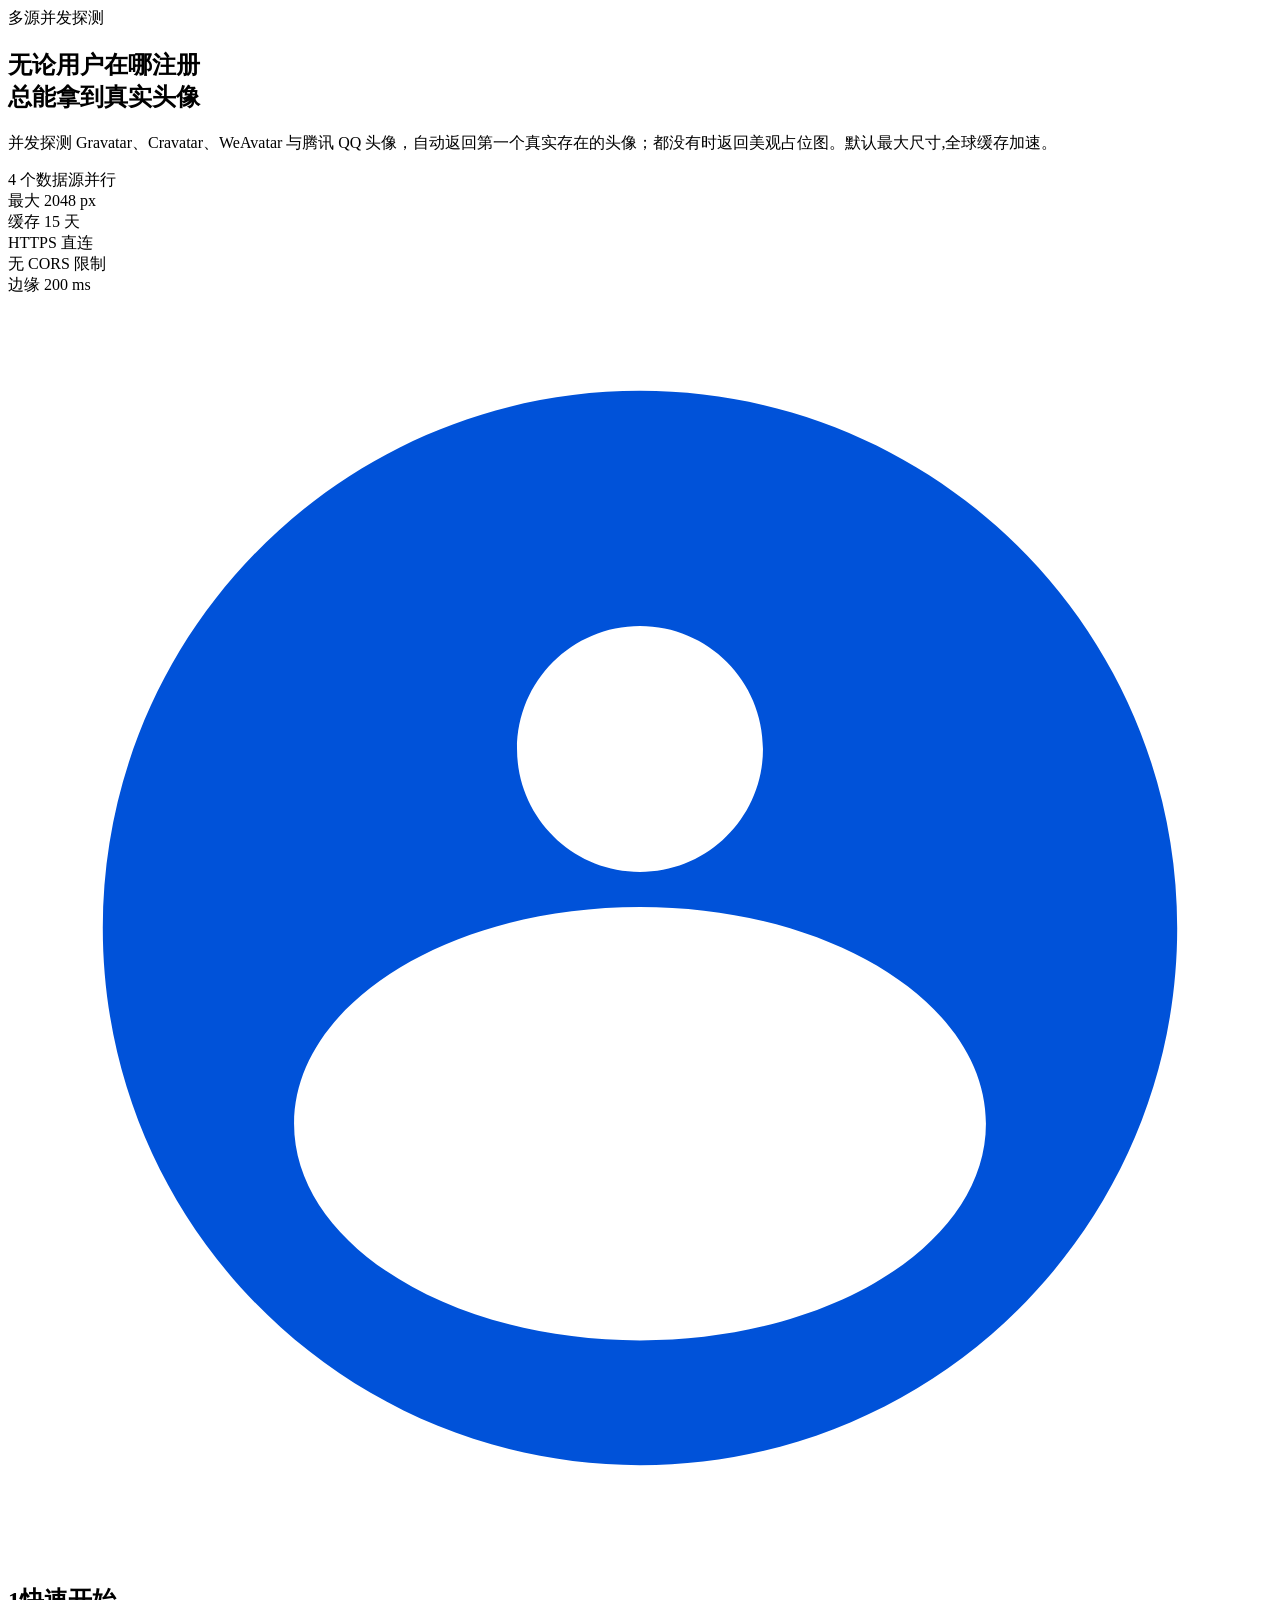
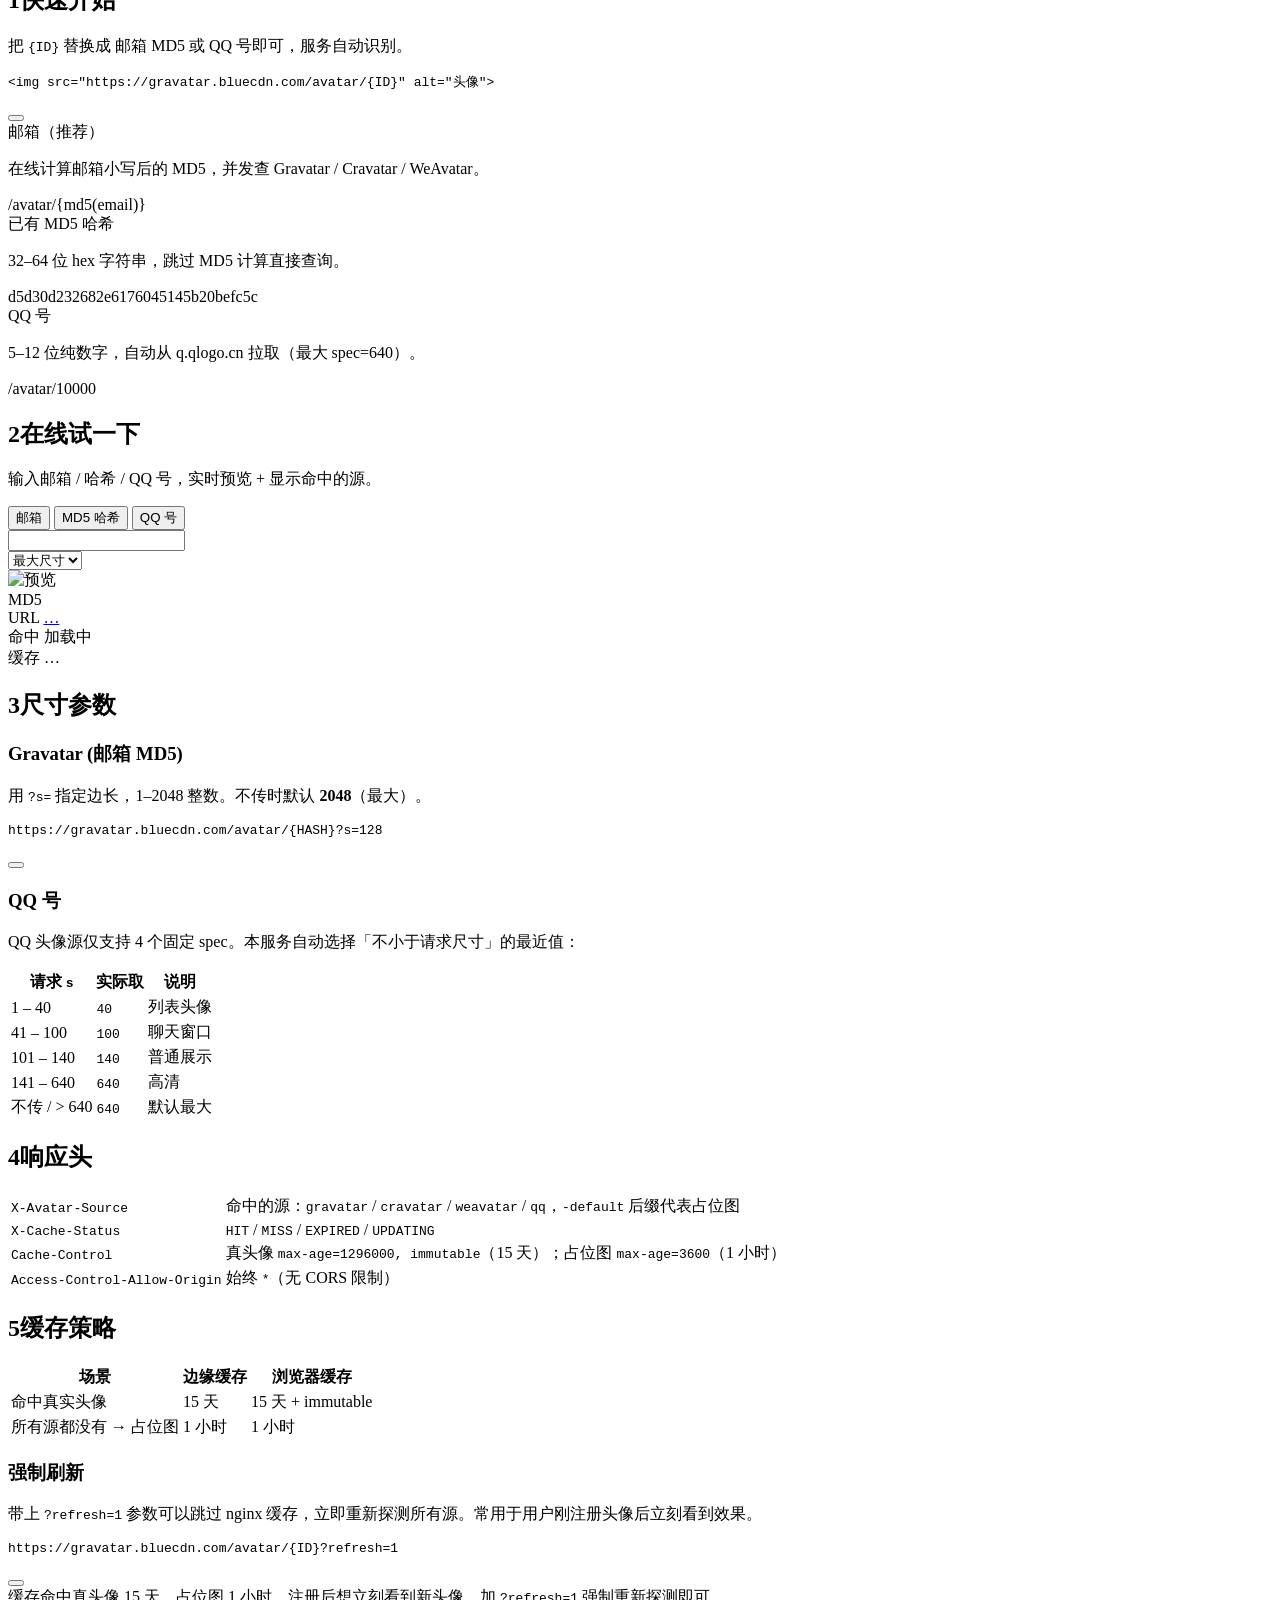
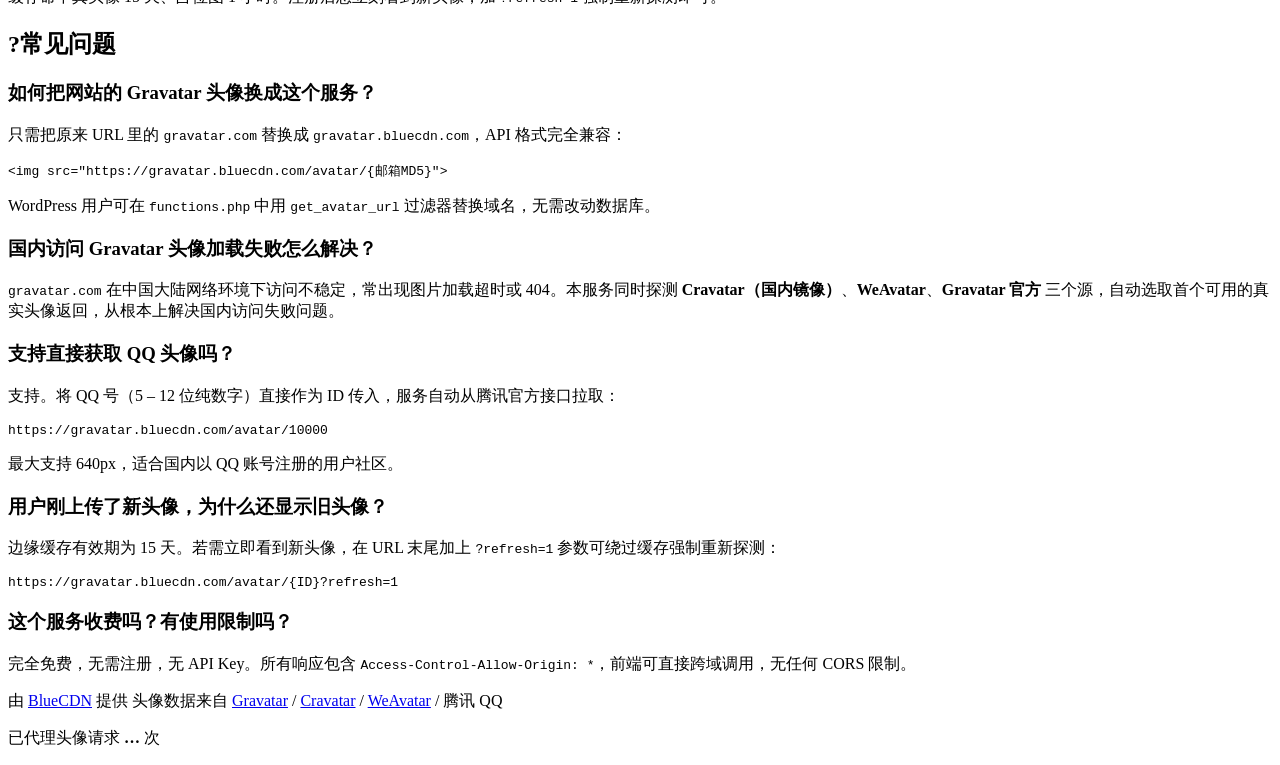
==== commit acde7aaa: "extract frontend assets" ====
--- a/index.html
+++ b/index.html
@@ -125,439 +125,8 @@
 <link rel="stylesheet" href="https://static.bluecdn.com/libs/fontawesome/7.2.0/css/all.min.css">
 <link rel="stylesheet" href="https://fonts.bluecdn.com/css2?family=Lexend+Deca:wght@400;500;600;700;800&family=JetBrains+Mono:wght@400;500&display=swap">
 
-<style>
-:root {
-    --bg: #f6f8fb;
-    --bg-elev: #ffffff;
-    --line: #e3e8ef;
-    --line-strong: #c8d1dc;
-    --text: #0f1a26;
-    --text-soft: #5e6c7a;
-    --text-mute: #94a3b3;
-    --accent: #0052D9;
-    --accent-soft: #e8f0ff;
-    --accent-fade: rgba(0, 82, 217, 0.08);
-    --accent-2: #7c3aed;
-    --code-bg: #f1f4f8;
-    --success: #16a34a;
-    --warn: #f59e0b;
-    --shadow-sm: 0 1px 2px rgba(15, 26, 38, .04), 0 1px 3px rgba(15, 26, 38, .06);
-    --shadow-md: 0 4px 12px rgba(15, 26, 38, .06), 0 2px 4px rgba(15, 26, 38, .04);
-    --font-body: "Lexend Deca", "PingFang SC", "Microsoft YaHei", system-ui, sans-serif;
-    --font-mono: "JetBrains Mono", ui-monospace, SFMono-Regular, Menlo, Consolas, monospace;
-}
-@media (prefers-color-scheme: dark) {
-    :root {
-        --bg: #0a0e14;
-        --bg-elev: #131922;
-        --line: #1f2731;
-        --line-strong: #2e3947;
-        --text: #e6ecf2;
-        --text-soft: #9aa6b3;
-        --text-mute: #5c6878;
-        --accent: #5b8def;
-        --accent-soft: #1a2436;
-        --accent-fade: rgba(91, 141, 239, 0.1);
-        --accent-2: #a78bfa;
-        --code-bg: #171e28;
-        --shadow-sm: 0 1px 2px rgba(0, 0, 0, .3);
-        --shadow-md: 0 4px 12px rgba(0, 0, 0, .35);
-    }
-}
-* { box-sizing: border-box; }
-html, body { background: var(--bg); color: var(--text); font-family: var(--font-body); margin: 0; padding: 0; line-height: 1.6; font-size: 15px; -webkit-font-smoothing: antialiased; }
-.container { max-width: 960px; margin: 0 auto; padding: 0 1.5rem; }
-
-/* ============ Hero ============ */
-.hero {
-    position: relative;
-    padding: 4rem 0 3rem;
-    overflow: hidden;
-}
-.hero::before {
-    content: '';
-    position: absolute;
-    inset: 0;
-    background:
-        radial-gradient(circle at 20% 30%, var(--accent-fade) 0%, transparent 40%),
-        radial-gradient(circle at 80% 70%, rgba(124, 58, 237, 0.06) 0%, transparent 40%);
-    pointer-events: none;
-    z-index: -1;
-}
-.hero .container { display: flex; align-items: flex-start; gap: 2rem; flex-wrap: wrap; }
-.hero-text { flex: 1; min-width: 280px; }
-.hero-logo {
-    flex-shrink: 0;
-    width: 180px;
-    height: 180px;
-    display: flex;
-    align-items: center;
-    justify-content: center;
-    margin-top: 1rem;
-}
-.hero-logo svg { width: 100%; height: 100%; filter: drop-shadow(0 8px 24px rgba(0, 82, 217, .25)); }
-@media (max-width: 720px) {
-    .hero-logo { width: 120px; height: 120px; margin: 0 auto; }
-}
-.hero .badge {
-    display: inline-flex;
-    align-items: center;
-    gap: .4rem;
-    padding: .3rem .75rem;
-    background: var(--accent-soft);
-    color: var(--accent);
-    border-radius: 99px;
-    font-size: .8rem;
-    font-weight: 500;
-    margin-bottom: 1rem;
-}
-.hero h1 {
-    margin: 0 0 .75rem;
-    font-size: 2.5rem;
-    font-weight: 800;
-    letter-spacing: -.02em;
-    line-height: 1.15;
-}
-.hero h1 .gradient {
-    background: linear-gradient(135deg, var(--accent), var(--accent-2));
-    -webkit-background-clip: text;
-    -webkit-text-fill-color: transparent;
-    background-clip: text;
-}
-.hero .lede { color: var(--text-soft); font-size: 1.1rem; margin: 0 0 2rem; max-width: 640px; }
-.hero .feature-grid {
-    display: grid;
-    grid-template-columns: repeat(auto-fit, minmax(180px, 1fr));
-    gap: .75rem;
-    margin-top: 1.5rem;
-}
-.hero .feature-pill {
-    display: flex;
-    align-items: center;
-    gap: .6rem;
-    padding: .65rem 1rem;
-    background: var(--bg-elev);
-    border: 1px solid var(--line);
-    border-radius: 8px;
-    font-size: .88rem;
-    color: var(--text-soft);
-    box-shadow: var(--shadow-sm);
-}
-.hero .feature-pill i {
-    color: var(--accent);
-    font-size: 1rem;
-    width: 1.25rem;
-    text-align: center;
-}
-
-/* ============ Sections ============ */
-section.block { padding: 2.5rem 0; }
-section.block + section.block { border-top: 1px solid var(--line); }
-.section-title {
-    display: flex;
-    align-items: center;
-    gap: .65rem;
-    margin: 0 0 1rem;
-    font-size: 1.5rem;
-    font-weight: 700;
-    letter-spacing: -.01em;
-}
-.section-title i {
-    color: var(--accent);
-    font-size: 1.25rem;
-}
-.section-title .num {
-    display: inline-flex;
-    align-items: center;
-    justify-content: center;
-    width: 1.75rem;
-    height: 1.75rem;
-    background: var(--accent-soft);
-    color: var(--accent);
-    border-radius: 8px;
-    font-size: .9rem;
-    font-weight: 600;
-}
-.section-lede { color: var(--text-soft); margin-bottom: 1.5rem; font-size: .95rem; max-width: 720px; }
-
-h3 { font-size: 1.05rem; margin: 1.5rem 0 .75rem; font-weight: 600; display: flex; align-items: center; gap: .5rem; }
-h3 i { color: var(--text-mute); font-size: .95rem; }
-
-p { margin: 0 0 1rem; }
-p code, li code, td code, .code { font-family: var(--font-mono); background: var(--code-bg); padding: .12rem .4rem; border-radius: 4px; font-size: .85em; color: var(--accent); }
-
-/* ============ Code blocks ============ */
-.code-block {
-    display: flex;
-    align-items: center;
-    gap: .5rem;
-    margin: .75rem 0 1rem;
-    padding: .75rem 1rem;
-    background: var(--bg-elev);
-    border: 1px solid var(--line);
-    border-radius: 8px;
-    transition: border-color .15s;
-}
-.code-block:hover { border-color: var(--line-strong); }
-.code-block pre {
-    flex: 1;
-    margin: 0;
-    font-family: var(--font-mono);
-    font-size: .85rem;
-    white-space: pre-wrap;
-    word-break: break-all;
-    line-height: 1.55;
-    color: var(--text);
-}
-.code-copy-btn {
-    background: transparent;
-    border: 1px solid transparent;
-    color: var(--text-mute);
-    cursor: pointer;
-    padding: .35rem .55rem;
-    border-radius: 5px;
-    font-size: .9rem;
-    transition: all .15s;
-    flex-shrink: 0;
-}
-.code-copy-btn:hover { background: var(--accent-fade); color: var(--accent); border-color: var(--accent-soft); }
-.code-copy-btn.copied { color: var(--success); }
-
-/* ============ Cards (ID 类型) ============ */
-.card-grid {
-    display: grid;
-    grid-template-columns: repeat(auto-fit, minmax(280px, 1fr));
-    gap: 1rem;
-    margin: 1rem 0 1.5rem;
-}
-.card {
-    background: var(--bg-elev);
-    border: 1px solid var(--line);
-    border-radius: 10px;
-    padding: 1.25rem;
-    box-shadow: var(--shadow-sm);
-    transition: transform .15s, box-shadow .15s, border-color .15s;
-}
-.card:hover { transform: translateY(-2px); box-shadow: var(--shadow-md); border-color: var(--line-strong); }
-.card-icon {
-    display: inline-flex;
-    align-items: center;
-    justify-content: center;
-    width: 2.5rem;
-    height: 2.5rem;
-    background: var(--accent-soft);
-    color: var(--accent);
-    border-radius: 8px;
-    font-size: 1.1rem;
-    margin-bottom: .75rem;
-}
-.card-title { font-size: 1rem; font-weight: 600; margin: 0 0 .35rem; }
-.card-desc { font-size: .87rem; color: var(--text-soft); margin: 0 0 .75rem; line-height: 1.5; }
-.card-example { font-family: var(--font-mono); font-size: .8rem; color: var(--text-mute); word-break: break-all; }
-
-/* ============ Tables ============ */
-table { width: 100%; border-collapse: separate; border-spacing: 0; margin: 1rem 0 1.5rem; font-size: .9rem; background: var(--bg-elev); border: 1px solid var(--line); border-radius: 8px; overflow: hidden; box-shadow: var(--shadow-sm); }
-th, td { padding: .65rem 1rem; border-bottom: 1px solid var(--line); text-align: left; }
-th { background: var(--code-bg); font-weight: 600; font-size: .85rem; color: var(--text-soft); }
-tr:last-child td { border-bottom: none; }
-
-/* ============ Demo ============ */
-.demo {
-    background: var(--bg-elev);
-    border: 1px solid var(--line);
-    border-radius: 12px;
-    padding: 1.5rem;
-    margin: 1rem 0 1.5rem;
-    box-shadow: var(--shadow-sm);
-}
-.demo-tabs {
-    display: flex;
-    gap: .25rem;
-    margin-bottom: 1.25rem;
-    background: var(--code-bg);
-    border-radius: 8px;
-    padding: .25rem;
-}
-.demo-tab {
-    flex: 1;
-    background: transparent;
-    border: none;
-    padding: .55rem 1rem;
-    cursor: pointer;
-    border-radius: 6px;
-    font-size: .9rem;
-    font-weight: 500;
-    color: var(--text-soft);
-    font-family: inherit;
-    transition: all .15s;
-    display: flex;
-    align-items: center;
-    justify-content: center;
-    gap: .4rem;
-}
-.demo-tab.active { background: var(--bg-elev); color: var(--accent); box-shadow: var(--shadow-sm); }
-.demo-tab i { font-size: .85rem; }
-
-.demo-input-row {
-    display: flex;
-    gap: .5rem;
-    align-items: stretch;
-    flex-wrap: wrap;
-    margin-bottom: 1rem;
-}
-.demo-input-wrap {
-    flex: 1;
-    min-width: 240px;
-    position: relative;
-}
-.demo-input-wrap i.icon-prefix {
-    position: absolute;
-    left: .85rem;
-    top: 50%;
-    transform: translateY(-50%);
-    color: var(--text-mute);
-    font-size: .9rem;
-    pointer-events: none;
-}
-.demo-input-wrap input {
-    width: 100%;
-    padding: .65rem .85rem .65rem 2.4rem;
-    border: 1px solid var(--line-strong);
-    border-radius: 7px;
-    font-family: var(--font-mono);
-    font-size: .9rem;
-    background: var(--bg-elev);
-    color: var(--text);
-    transition: border-color .15s, box-shadow .15s;
-}
-.demo-input-wrap input:focus {
-    outline: none;
-    border-color: var(--accent);
-    box-shadow: 0 0 0 3px var(--accent-fade);
-}
-.demo-select {
-    padding: .65rem .85rem;
-    border: 1px solid var(--line-strong);
-    border-radius: 7px;
-    background: var(--bg-elev);
-    color: var(--text);
-    font-family: inherit;
-    font-size: .9rem;
-    cursor: pointer;
-}
-.demo-select:focus { outline: none; border-color: var(--accent); }
-
-.demo-result {
-    display: flex;
-    gap: 1.25rem;
-    align-items: flex-start;
-    padding: 1.25rem;
-    background: var(--code-bg);
-    border-radius: 8px;
-}
-.demo-result img {
-    width: 112px;
-    height: 112px;
-    border-radius: 12px;
-    border: 1px solid var(--line);
-    object-fit: cover;
-    background: var(--bg-elev);
-    flex-shrink: 0;
-}
-.demo-info { flex: 1; min-width: 0; }
-.demo-info-row { display: flex; gap: .75rem; margin-bottom: .55rem; align-items: baseline; font-size: .88rem; }
-.demo-info-row .key { color: var(--text-mute); min-width: 4.5rem; flex-shrink: 0; }
-.demo-info-row .val { font-family: var(--font-mono); color: var(--text); font-size: .82rem; word-break: break-all; }
-.demo-info-row .val a { color: var(--accent); text-decoration: none; }
-.demo-info-row .val a:hover { text-decoration: underline; }
-.source-badge {
-    display: inline-flex;
-    align-items: center;
-    gap: .35rem;
-    padding: .2rem .6rem;
-    border-radius: 99px;
-    font-size: .75rem;
-    font-weight: 500;
-    background: var(--accent-soft);
-    color: var(--accent);
-    font-family: var(--font-mono);
-}
-.source-badge.is-default { background: rgba(245, 158, 11, .1); color: var(--warn); }
-
-/* ============ Callout ============ */
-.callout {
-    background: var(--accent-fade);
-    border-left: 3px solid var(--accent);
-    padding: .85rem 1.1rem;
-    margin: 1rem 0;
-    border-radius: 0 6px 6px 0;
-    font-size: .9rem;
-    display: flex;
-    align-items: flex-start;
-    gap: .65rem;
-}
-.callout i { color: var(--accent); flex-shrink: 0; margin-top: .15rem; }
-
-/* ============ FAQ ============ */
-.faq-list { display: flex; flex-direction: column; gap: 0; }
-.faq-item {
-    border-bottom: 1px solid var(--line);
-    padding: 1.25rem 0;
-}
-.faq-item:last-child { border-bottom: none; }
-.faq-q {
-    font-size: 1rem;
-    font-weight: 600;
-    color: var(--text);
-    margin: 0 0 .75rem 0;
-    display: flex;
-    align-items: flex-start;
-    gap: .6rem;
-    line-height: 1.4;
-}
-.faq-q::before {
-    content: "Q";
-    flex-shrink: 0;
-    display: inline-flex;
-    align-items: center;
-    justify-content: center;
-    width: 22px;
-    height: 22px;
-    border-radius: 6px;
-    background: var(--accent);
-    color: #fff;
-    font-size: .75rem;
-    font-weight: 700;
-    margin-top: .1rem;
-}
-.faq-a { padding-left: 1.85rem; }
-.faq-a p { margin: 0 0 .6rem; color: var(--text-soft); font-size: .93rem; line-height: 1.7; }
-.faq-a p:last-child { margin-bottom: 0; }
-.faq-a .code-block { margin: .5rem 0; }
-
-/* ============ Footer ============ */
-footer.site-footer {
-    margin-top: 3rem;
-    padding: 2rem 0;
-    border-top: 1px solid var(--line);
-    color: var(--text-soft);
-    font-size: .85rem;
-    text-align: center;
-}
-footer.site-footer a { color: var(--accent); text-decoration: none; }
-footer.site-footer a:hover { text-decoration: underline; }
-footer.site-footer i { margin: 0 .25rem; }
-
-@media (max-width: 600px) {
-    .hero { padding: 2.5rem 0 2rem; }
-    .hero h1 { font-size: 1.8rem; }
-    .hero .lede { font-size: .95rem; }
-    .section-title { font-size: 1.2rem; }
-    .demo-result { flex-direction: column; align-items: center; text-align: center; }
-    .demo-info { width: 100%; }
-    .demo-info-row { flex-direction: column; gap: .15rem; align-items: stretch; }
-}
-</style>
+<link rel="stylesheet" href="/assets/css/site.css">
+
 </head>
 <body>
 
@@ -649,20 +218,20 @@
         <div class="demo-result">
             <img id="demo-img" src="" alt="预览">
             <div class="demo-info">
-                <div class="demo-info-row" id="demo-md5-row" style="display:none;">
-                    <span class="key"><i class="fa-solid fa-key" style="margin-right:.3rem;"></i>MD5</span>
+                <div class="demo-info-row is-hidden" id="demo-md5-row">
+                    <span class="key"><i class="fa-solid fa-key info-key-icon"></i>MD5</span>
                     <span class="val" id="demo-md5"></span>
                 </div>
                 <div class="demo-info-row">
-                    <span class="key"><i class="fa-solid fa-link" style="margin-right:.3rem;"></i>URL</span>
+                    <span class="key"><i class="fa-solid fa-link info-key-icon"></i>URL</span>
                     <span class="val"><a id="demo-url" href="#" target="_blank">…</a></span>
                 </div>
                 <div class="demo-info-row">
-                    <span class="key"><i class="fa-solid fa-server" style="margin-right:.3rem;"></i>命中</span>
+                    <span class="key"><i class="fa-solid fa-server info-key-icon"></i>命中</span>
                     <span class="val"><span class="source-badge" id="demo-source"><i class="fa-solid fa-circle-notch fa-spin"></i>加载中</span></span>
                 </div>
                 <div class="demo-info-row">
-                    <span class="key"><i class="fa-solid fa-clock" style="margin-right:.3rem;"></i>缓存</span>
+                    <span class="key"><i class="fa-solid fa-clock info-key-icon"></i>缓存</span>
                     <span class="val" id="demo-cache">…</span>
                 </div>
             </div>
@@ -733,8 +302,8 @@
     <table>
         <thead><tr><th>场景</th><th>边缘缓存</th><th>浏览器缓存</th></tr></thead>
         <tbody>
-            <tr><td><i class="fa-solid fa-circle-check" style="color:var(--success);margin-right:.4rem;"></i>命中真实头像</td><td>15 天</td><td>15 天 + immutable</td></tr>
-            <tr><td><i class="fa-solid fa-circle-question" style="color:var(--warn);margin-right:.4rem;"></i>所有源都没有 → 占位图</td><td>1 小时</td><td>1 小时</td></tr>
+            <tr><td><i class="fa-solid fa-circle-check cache-status-icon is-success"></i>命中真实头像</td><td>15 天</td><td>15 天 + immutable</td></tr>
+            <tr><td><i class="fa-solid fa-circle-question cache-status-icon is-warn"></i>所有源都没有 → 占位图</td><td>1 小时</td><td>1 小时</td></tr>
         </tbody>
     </table>
 
@@ -755,7 +324,7 @@
 
 <section class="block" id="faq" itemscope itemtype="https://schema.org/FAQPage">
 <div class="container">
-    <h2 class="section-title"><span class="num" style="background:var(--accent-soft);color:var(--accent);">?</span><i class="fa-solid fa-circle-question"></i>常见问题</h2>
+    <h2 class="section-title"><span class="num is-question">?</span><i class="fa-solid fa-circle-question"></i>常见问题</h2>
 
     <div class="faq-list">
 
@@ -815,141 +384,14 @@
 
 <footer class="site-footer">
 <div class="container">
-    <p>由 <a href="https://bluecdn.com">BlueCDN</a> 提供 <i class="fa-solid fa-circle" style="font-size:.3rem;vertical-align:middle;color:var(--text-mute);"></i> 头像数据来自 <a href="https://gravatar.com">Gravatar</a> / <a href="https://cravatar.cn">Cravatar</a> / <a href="https://weavatar.com">WeAvatar</a> / 腾讯 QQ</p>
-    <p style="margin-top:.5rem;">
-        <i class="fa-solid fa-chart-simple" style="color:var(--accent);margin-right:.35rem;"></i>
-        已代理头像请求 <strong id="req-count" style="color:var(--text);">…</strong> 次
+    <p>由 <a href="https://bluecdn.com">BlueCDN</a> 提供 <i class="fa-solid fa-circle footer-dot"></i> 头像数据来自 <a href="https://gravatar.com">Gravatar</a> / <a href="https://cravatar.cn">Cravatar</a> / <a href="https://weavatar.com">WeAvatar</a> / 腾讯 QQ</p>
+    <p class="footer-stats">
+        <i class="fa-solid fa-chart-simple footer-stats-icon"></i>
+        已代理头像请求 <strong id="req-count">…</strong> 次
     </p>
 </div>
 </footer>
-<script>
-(function(){
-    fetch('/stats', {cache:'no-store'})
-        .then(r => r.json())
-        .then(d => {
-            var n = d.requests || 0;
-            document.getElementById('req-count').textContent =
-                n.toLocaleString('zh-CN');
-        })
-        .catch(() => { document.getElementById('req-count').textContent = '--'; });
-})();
-</script>
-
-<!-- MD5 - Paul Johnston, BSD - https://pajhome.org.uk/crypt/md5/ -->
-<script>
-var md5=function(){function s(s,n){var t=(s&65535)+(n&65535);return(s>>16)+(n>>16)+(t>>16)<<16|t&65535}function n(s,n){return s<<n|s>>>32-n}function t(t,r,o,e,c,u){return s(n(s(s(r,t),s(e,u)),c),o)}function r(s,n,r,o,e,c,u){return t(n&r|~n&o,s,n,e,c,u)}function o(s,n,r,o,e,c,u){return t(n&o|r&~o,s,n,e,c,u)}function e(s,n,r,o,e,c,u){return t(n^r^o,s,n,e,c,u)}function c(s,n,r,o,e,c,u){return t(r^(n|~o),s,n,e,c,u)}function u(n,t){n[t>>5]|=128<<t%32;n[(t+64>>>9<<4)+14]=t;var u,a,f,i,l,h=1732584193,d=-271733879,g=-1732584194,m=271733878;for(u=0;u<n.length;u+=16){a=h;f=d;i=g;l=m;h=r(h,d,g,m,n[u],7,-680876936);m=r(m,h,d,g,n[u+1],12,-389564586);g=r(g,m,h,d,n[u+2],17,606105819);d=r(d,g,m,h,n[u+3],22,-1044525330);h=r(h,d,g,m,n[u+4],7,-176418897);m=r(m,h,d,g,n[u+5],12,1200080426);g=r(g,m,h,d,n[u+6],17,-1473231341);d=r(d,g,m,h,n[u+7],22,-45705983);h=r(h,d,g,m,n[u+8],7,1770035416);m=r(m,h,d,g,n[u+9],12,-1958414417);g=r(g,m,h,d,n[u+10],17,-42063);d=r(d,g,m,h,n[u+11],22,-1990404162);h=r(h,d,g,m,n[u+12],7,1804603682);m=r(m,h,d,g,n[u+13],12,-40341101);g=r(g,m,h,d,n[u+14],17,-1502002290);d=r(d,g,m,h,n[u+15],22,1236535329);h=o(h,d,g,m,n[u+1],5,-165796510);m=o(m,h,d,g,n[u+6],9,-1069501632);g=o(g,m,h,d,n[u+11],14,643717713);d=o(d,g,m,h,n[u],20,-373897302);h=o(h,d,g,m,n[u+5],5,-701558691);m=o(m,h,d,g,n[u+10],9,38016083);g=o(g,m,h,d,n[u+15],14,-660478335);d=o(d,g,m,h,n[u+4],20,-405537848);h=o(h,d,g,m,n[u+9],5,568446438);m=o(m,h,d,g,n[u+14],9,-1019803690);g=o(g,m,h,d,n[u+3],14,-187363961);d=o(d,g,m,h,n[u+8],20,1163531501);h=o(h,d,g,m,n[u+13],5,-1444681467);m=o(m,h,d,g,n[u+2],9,-51403784);g=o(g,m,h,d,n[u+7],14,1735328473);d=o(d,g,m,h,n[u+12],20,-1926607734);h=e(h,d,g,m,n[u+5],4,-378558);m=e(m,h,d,g,n[u+8],11,-2022574463);g=e(g,m,h,d,n[u+11],16,1839030562);d=e(d,g,m,h,n[u+14],23,-35309556);h=e(h,d,g,m,n[u+1],4,-1530992060);m=e(m,h,d,g,n[u+4],11,1272893353);g=e(g,m,h,d,n[u+7],16,-155497632);d=e(d,g,m,h,n[u+10],23,-1094730640);h=e(h,d,g,m,n[u+13],4,681279174);m=e(m,h,d,g,n[u],11,-358537222);g=e(g,m,h,d,n[u+3],16,-722521979);d=e(d,g,m,h,n[u+6],23,76029189);h=e(h,d,g,m,n[u+9],4,-640364487);m=e(m,h,d,g,n[u+12],11,-421815835);g=e(g,m,h,d,n[u+15],16,530742520);d=e(d,g,m,h,n[u+2],23,-995338651);h=c(h,d,g,m,n[u],6,-198630844);m=c(m,h,d,g,n[u+7],10,1126891415);g=c(g,m,h,d,n[u+14],15,-1416354905);d=c(d,g,m,h,n[u+5],21,-57434055);h=c(h,d,g,m,n[u+12],6,1700485571);m=c(m,h,d,g,n[u+3],10,-1894986606);g=c(g,m,h,d,n[u+10],15,-1051523);d=c(d,g,m,h,n[u+1],21,-2054922799);h=c(h,d,g,m,n[u+8],6,1873313359);m=c(m,h,d,g,n[u+15],10,-30611744);g=c(g,m,h,d,n[u+6],15,-1560198380);d=c(d,g,m,h,n[u+13],21,1309151649);h=c(h,d,g,m,n[u+4],6,-145523070);m=c(m,h,d,g,n[u+11],10,-1120210379);g=c(g,m,h,d,n[u+2],15,718787259);d=c(d,g,m,h,n[u+9],21,-343485551);h=s(h,a);d=s(d,f);g=s(g,i);m=s(m,l)}return[h,d,g,m]}function a(s){var n,t=[],r=(1<<8)-1;for(n=0;n<s.length*8;n+=8)t[n>>5]|=(s.charCodeAt(n/8)&r)<<n%32;return t}function f(s){var n,t,r="";for(t=0;t<32;t+=8)r+=(n=s[t>>5]>>>t%32&255).toString(16).padStart(2,"0");return r}function i(s){return unescape(encodeURIComponent(s))}return function(s){s=i(s);return f([].concat.apply([],u(a(s),s.length*8).map((s)=>{var n=[];for(var t=0;t<32;t+=8)n.push(s>>>t&255);return n})).reduce((s,n,t)=>{s[t>>2]=(s[t>>2]||0)|n<<t%4*8;return s},[]))}}();
-// 简化的纯净版（运行验证）：md5("") === "d41d8cd98f00b204e9800998ecf8427e"
-md5=function(){var hex_chr="0123456789abcdef".split("");function rotateLeft(x,n){return(x<<n)|(x>>>(32-n))}function addUnsigned(x,y){var x4=(x&0x40000000),y4=(y&0x40000000),x8=(x&0x80000000),y8=(y&0x80000000),lsw=(x&0x3FFFFFFF)+(y&0x3FFFFFFF);if(x4&y4){return(lsw^0x80000000^x8^y8)}if(x4|y4){if(lsw&0x40000000){return(lsw^0xC0000000^x8^y8)}else{return(lsw^0x40000000^x8^y8)}}else{return(lsw^x8^y8)}}function F(x,y,z){return(x&y)|((~x)&z)}function G(x,y,z){return(x&z)|(y&(~z))}function H(x,y,z){return(x^y^z)}function I(x,y,z){return(y^(x|(~z)))}function FF(a,b,c,d,x,s,ac){a=addUnsigned(a,addUnsigned(addUnsigned(F(b,c,d),x),ac));return addUnsigned(rotateLeft(a,s),b)}function GG(a,b,c,d,x,s,ac){a=addUnsigned(a,addUnsigned(addUnsigned(G(b,c,d),x),ac));return addUnsigned(rotateLeft(a,s),b)}function HH(a,b,c,d,x,s,ac){a=addUnsigned(a,addUnsigned(addUnsigned(H(b,c,d),x),ac));return addUnsigned(rotateLeft(a,s),b)}function II(a,b,c,d,x,s,ac){a=addUnsigned(a,addUnsigned(addUnsigned(I(b,c,d),x),ac));return addUnsigned(rotateLeft(a,s),b)}function convertToWordArray(string){var lWordCount,lMessageLength=string.length,lNumberOfWords_temp1=lMessageLength+8,lNumberOfWords_temp2=(lNumberOfWords_temp1-(lNumberOfWords_temp1%64))/64,lNumberOfWords=(lNumberOfWords_temp2+1)*16,lWordArray=Array(lNumberOfWords-1),lBytePosition=0,lByteCount=0;while(lByteCount<lMessageLength){lWordCount=(lByteCount-(lByteCount%4))/4;lBytePosition=(lByteCount%4)*8;lWordArray[lWordCount]=(lWordArray[lWordCount]|(string.charCodeAt(lByteCount)<<lBytePosition));lByteCount++}lWordCount=(lByteCount-(lByteCount%4))/4;lBytePosition=(lByteCount%4)*8;lWordArray[lWordCount]=lWordArray[lWordCount]|(0x80<<lBytePosition);lWordArray[lNumberOfWords-2]=lMessageLength<<3;lWordArray[lNumberOfWords-1]=lMessageLength>>>29;return lWordArray}function wordToHex(lValue){var WordToHexValue="",WordToHexValue_temp="",lByte,lCount;for(lCount=0;lCount<=3;lCount++){lByte=(lValue>>>(lCount*8))&255;WordToHexValue_temp="0"+lByte.toString(16);WordToHexValue=WordToHexValue+WordToHexValue_temp.substr(WordToHexValue_temp.length-2,2)}return WordToHexValue}function utf8Encode(string){string=string.replace(/\r\n/g,"\n");var utftext="";for(var n=0;n<string.length;n++){var c=string.charCodeAt(n);if(c<128){utftext+=String.fromCharCode(c)}else if((c>127)&&(c<2048)){utftext+=String.fromCharCode((c>>6)|192);utftext+=String.fromCharCode((c&63)|128)}else{utftext+=String.fromCharCode((c>>12)|224);utftext+=String.fromCharCode(((c>>6)&63)|128);utftext+=String.fromCharCode((c&63)|128)}}return utftext}return function(string){var x=Array();var k,AA,BB,CC,DD,a,b,c,d;var S11=7,S12=12,S13=17,S14=22;var S21=5,S22=9,S23=14,S24=20;var S31=4,S32=11,S33=16,S34=23;var S41=6,S42=10,S43=15,S44=21;string=utf8Encode(string);x=convertToWordArray(string);a=0x67452301;b=0xEFCDAB89;c=0x98BADCFE;d=0x10325476;for(k=0;k<x.length;k+=16){AA=a;BB=b;CC=c;DD=d;a=FF(a,b,c,d,x[k+0],S11,0xD76AA478);d=FF(d,a,b,c,x[k+1],S12,0xE8C7B756);c=FF(c,d,a,b,x[k+2],S13,0x242070DB);b=FF(b,c,d,a,x[k+3],S14,0xC1BDCEEE);a=FF(a,b,c,d,x[k+4],S11,0xF57C0FAF);d=FF(d,a,b,c,x[k+5],S12,0x4787C62A);c=FF(c,d,a,b,x[k+6],S13,0xA8304613);b=FF(b,c,d,a,x[k+7],S14,0xFD469501);a=FF(a,b,c,d,x[k+8],S11,0x698098D8);d=FF(d,a,b,c,x[k+9],S12,0x8B44F7AF);c=FF(c,d,a,b,x[k+10],S13,0xFFFF5BB1);b=FF(b,c,d,a,x[k+11],S14,0x895CD7BE);a=FF(a,b,c,d,x[k+12],S11,0x6B901122);d=FF(d,a,b,c,x[k+13],S12,0xFD987193);c=FF(c,d,a,b,x[k+14],S13,0xA679438E);b=FF(b,c,d,a,x[k+15],S14,0x49B40821);a=GG(a,b,c,d,x[k+1],S21,0xF61E2562);d=GG(d,a,b,c,x[k+6],S22,0xC040B340);c=GG(c,d,a,b,x[k+11],S23,0x265E5A51);b=GG(b,c,d,a,x[k+0],S24,0xE9B6C7AA);a=GG(a,b,c,d,x[k+5],S21,0xD62F105D);d=GG(d,a,b,c,x[k+10],S22,0x2441453);c=GG(c,d,a,b,x[k+15],S23,0xD8A1E681);b=GG(b,c,d,a,x[k+4],S24,0xE7D3FBC8);a=GG(a,b,c,d,x[k+9],S21,0x21E1CDE6);d=GG(d,a,b,c,x[k+14],S22,0xC33707D6);c=GG(c,d,a,b,x[k+3],S23,0xF4D50D87);b=GG(b,c,d,a,x[k+8],S24,0x455A14ED);a=GG(a,b,c,d,x[k+13],S21,0xA9E3E905);d=GG(d,a,b,c,x[k+2],S22,0xFCEFA3F8);c=GG(c,d,a,b,x[k+7],S23,0x676F02D9);b=GG(b,c,d,a,x[k+12],S24,0x8D2A4C8A);a=HH(a,b,c,d,x[k+5],S31,0xFFFA3942);d=HH(d,a,b,c,x[k+8],S32,0x8771F681);c=HH(c,d,a,b,x[k+11],S33,0x6D9D6122);b=HH(b,c,d,a,x[k+14],S34,0xFDE5380C);a=HH(a,b,c,d,x[k+1],S31,0xA4BEEA44);d=HH(d,a,b,c,x[k+4],S32,0x4BDECFA9);c=HH(c,d,a,b,x[k+7],S33,0xF6BB4B60);b=HH(b,c,d,a,x[k+10],S34,0xBEBFBC70);a=HH(a,b,c,d,x[k+13],S31,0x289B7EC6);d=HH(d,a,b,c,x[k+0],S32,0xEAA127FA);c=HH(c,d,a,b,x[k+3],S33,0xD4EF3085);b=HH(b,c,d,a,x[k+6],S34,0x4881D05);a=HH(a,b,c,d,x[k+9],S31,0xD9D4D039);d=HH(d,a,b,c,x[k+12],S32,0xE6DB99E5);c=HH(c,d,a,b,x[k+15],S33,0x1FA27CF8);b=HH(b,c,d,a,x[k+2],S34,0xC4AC5665);a=II(a,b,c,d,x[k+0],S41,0xF4292244);d=II(d,a,b,c,x[k+7],S42,0x432AFF97);c=II(c,d,a,b,x[k+14],S43,0xAB9423A7);b=II(b,c,d,a,x[k+5],S44,0xFC93A039);a=II(a,b,c,d,x[k+12],S41,0x655B59C3);d=II(d,a,b,c,x[k+3],S42,0x8F0CCC92);c=II(c,d,a,b,x[k+10],S43,0xFFEFF47D);b=II(b,c,d,a,x[k+1],S44,0x85845DD1);a=II(a,b,c,d,x[k+8],S41,0x6FA87E4F);d=II(d,a,b,c,x[k+15],S42,0xFE2CE6E0);c=II(c,d,a,b,x[k+6],S43,0xA3014314);b=II(b,c,d,a,x[k+13],S44,0x4E0811A1);a=II(a,b,c,d,x[k+4],S41,0xF7537E82);d=II(d,a,b,c,x[k+11],S42,0xBD3AF235);c=II(c,d,a,b,x[k+2],S43,0x2AD7D2BB);b=II(b,c,d,a,x[k+9],S44,0xEB86D391);a=addUnsigned(a,AA);b=addUnsigned(b,BB);c=addUnsigned(c,CC);d=addUnsigned(d,DD)}return(wordToHex(a)+wordToHex(b)+wordToHex(c)+wordToHex(d)).toLowerCase()}}();
-</script>
-
-<script>
-// 复制按钮
-document.querySelectorAll('.code-copy-btn').forEach(btn => {
-    btn.addEventListener('click', () => {
-        const text = btn.getAttribute('data-copy') || btn.parentElement.querySelector('pre').innerText;
-        navigator.clipboard.writeText(text).then(() => {
-            btn.classList.add('copied');
-            const icon = btn.querySelector('i');
-            const old = icon.className;
-            icon.className = 'fa-solid fa-check';
-            setTimeout(() => { icon.className = old; btn.classList.remove('copied'); }, 1200);
-        });
-    });
-});
-
-// Demo 三种 tab
-const tabs = document.querySelectorAll('.demo-tab');
-const inp = document.getElementById('demo-input');
-const iconEl = document.getElementById('demo-icon');
-const sel = document.getElementById('demo-size');
-const img = document.getElementById('demo-img');
-const urlA = document.getElementById('demo-url');
-const md5Row = document.getElementById('demo-md5-row');
-const md5El = document.getElementById('demo-md5');
-const sourceBadge = document.getElementById('demo-source');
-const cacheEl = document.getElementById('demo-cache');
-
-const TAB_CONFIG = {
-    email: { placeholder: '输入邮箱地址 (例: someone@example.com)', icon: 'fa-envelope',     example: 'someone@gmail.com' },
-    hash:  { placeholder: '输入 32-64 位 MD5 hex (邮箱已 MD5 后)', icon: 'fa-fingerprint', example: 'd5d30d232682e6176045145b20befc5c' },
-    qq:    { placeholder: '输入 QQ 号 (5-12 位数字)',                  icon: 'fa-brands fa-qq', example: '10000' },
-};
-let currentTab = 'email';
-
-tabs.forEach(t => t.addEventListener('click', () => {
-    tabs.forEach(x => x.classList.remove('active'));
-    t.classList.add('active');
-    currentTab = t.dataset.tab;
-    const cfg = TAB_CONFIG[currentTab];
-    inp.placeholder = cfg.placeholder;
-    iconEl.className = 'icon-prefix fa-solid ' + (cfg.icon.includes('brands') ? cfg.icon : 'fa-solid ' + cfg.icon);
-    iconEl.classList.add('fa-solid');
-    inp.value = cfg.example;
-    md5Row.style.display = currentTab === 'email' ? 'flex' : 'none';
-    update();
-}));
-
-// 初始化
-inp.placeholder = TAB_CONFIG.email.placeholder;
-iconEl.className = 'icon-prefix fa-solid fa-envelope';
-inp.value = TAB_CONFIG.email.example;
-
-let updateTimer;
-function update() {
-    let val = (inp.value || '').trim();
-    if (!val) return;
-    let id = val;
-    if (currentTab === 'email') {
-        id = md5(val.toLowerCase());
-        md5El.textContent = id;
-        md5Row.style.display = 'flex';
-    } else {
-        md5Row.style.display = 'none';
-    }
-    let url = 'https://gravatar.bluecdn.com/avatar/' + encodeURIComponent(id);
-    if (sel.value) url += '?s=' + sel.value;
-    // QQ 邮箱回退：纯数字 QQ 号 @qq.com → 后端无注册头像时自动回退 QQ 头像
-    if (currentTab === 'email') {
-        const qqMatch = val.trim().match(/^(\d{5,12})@qq\.com$/i);
-        if (qqMatch) {
-            const sep0 = url.includes('?') ? '&' : '?';
-            url += sep0 + 'qq=' + qqMatch[1];
-        }
-    }
-    urlA.textContent = url;
-    urlA.href = url;
-    // demo 用 refresh=1 强制后端探测，避开任何 cache 异常
-    const sep = url.includes('?') ? '&' : '?';
-    img.src = url + sep + 'refresh=1&_t=' + Date.now();
-    img.onerror = () => { setTimeout(() => { img.src = url + sep + 'refresh=1&_t=' + Date.now(); }, 300); };
-    sourceBadge.innerHTML = '<i class="fa-solid fa-circle-notch fa-spin"></i>探测中';
-    sourceBadge.classList.remove('is-default');
-    cacheEl.textContent = '…';
-    fetch(url, { method: 'HEAD', cache: 'no-store' }).then(r => {
-        const src = r.headers.get('x-avatar-source') || 'unknown';
-        const cache = r.headers.get('x-cache-status') || '-';
-        const cc = r.headers.get('cache-control') || '';
-        if (src.endsWith('-default')) {
-            sourceBadge.classList.add('is-default');
-            sourceBadge.innerHTML = '<i class="fa-solid fa-circle-question"></i>' + src;
-        } else {
-            sourceBadge.innerHTML = '<i class="fa-solid fa-circle-check"></i>' + src;
-        }
-        const m = cc.match(/max-age=(\d+)/);
-        const ttl = m ? (parseInt(m[1]) >= 86400 ? Math.round(parseInt(m[1])/86400) + ' 天' : Math.round(parseInt(m[1])/60) + ' 分钟') : '-';
-        cacheEl.textContent = `${cache} (TTL ${ttl})`;
-    }).catch(() => {
-        sourceBadge.innerHTML = '<i class="fa-solid fa-triangle-exclamation"></i>请求失败';
-        cacheEl.textContent = '-';
-    });
-}
-
-inp.addEventListener('input', () => {
-    clearTimeout(updateTimer);
-    updateTimer = setTimeout(update, 300);
-});
-sel.addEventListener('change', update);
-update();
-</script>
+
+<script src="/assets/js/site.js" defer></script>
 </body>
 </html>
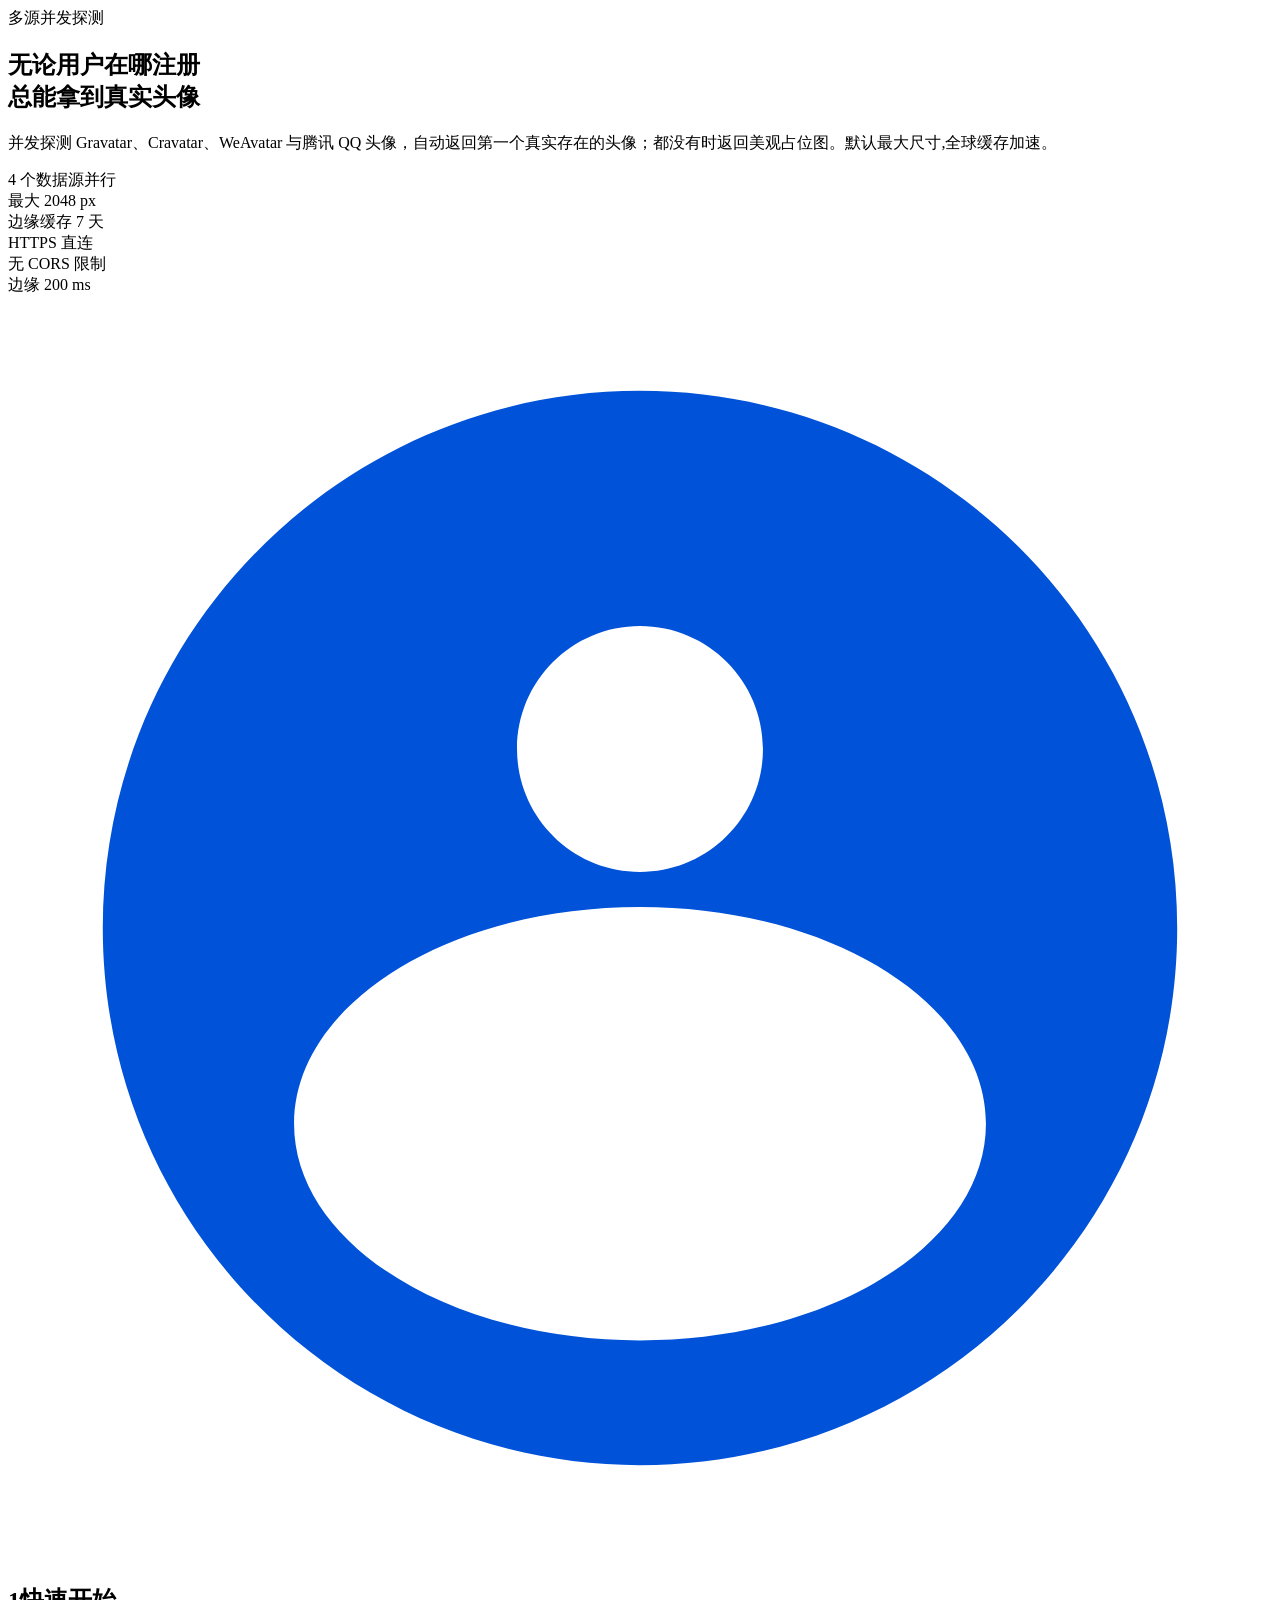
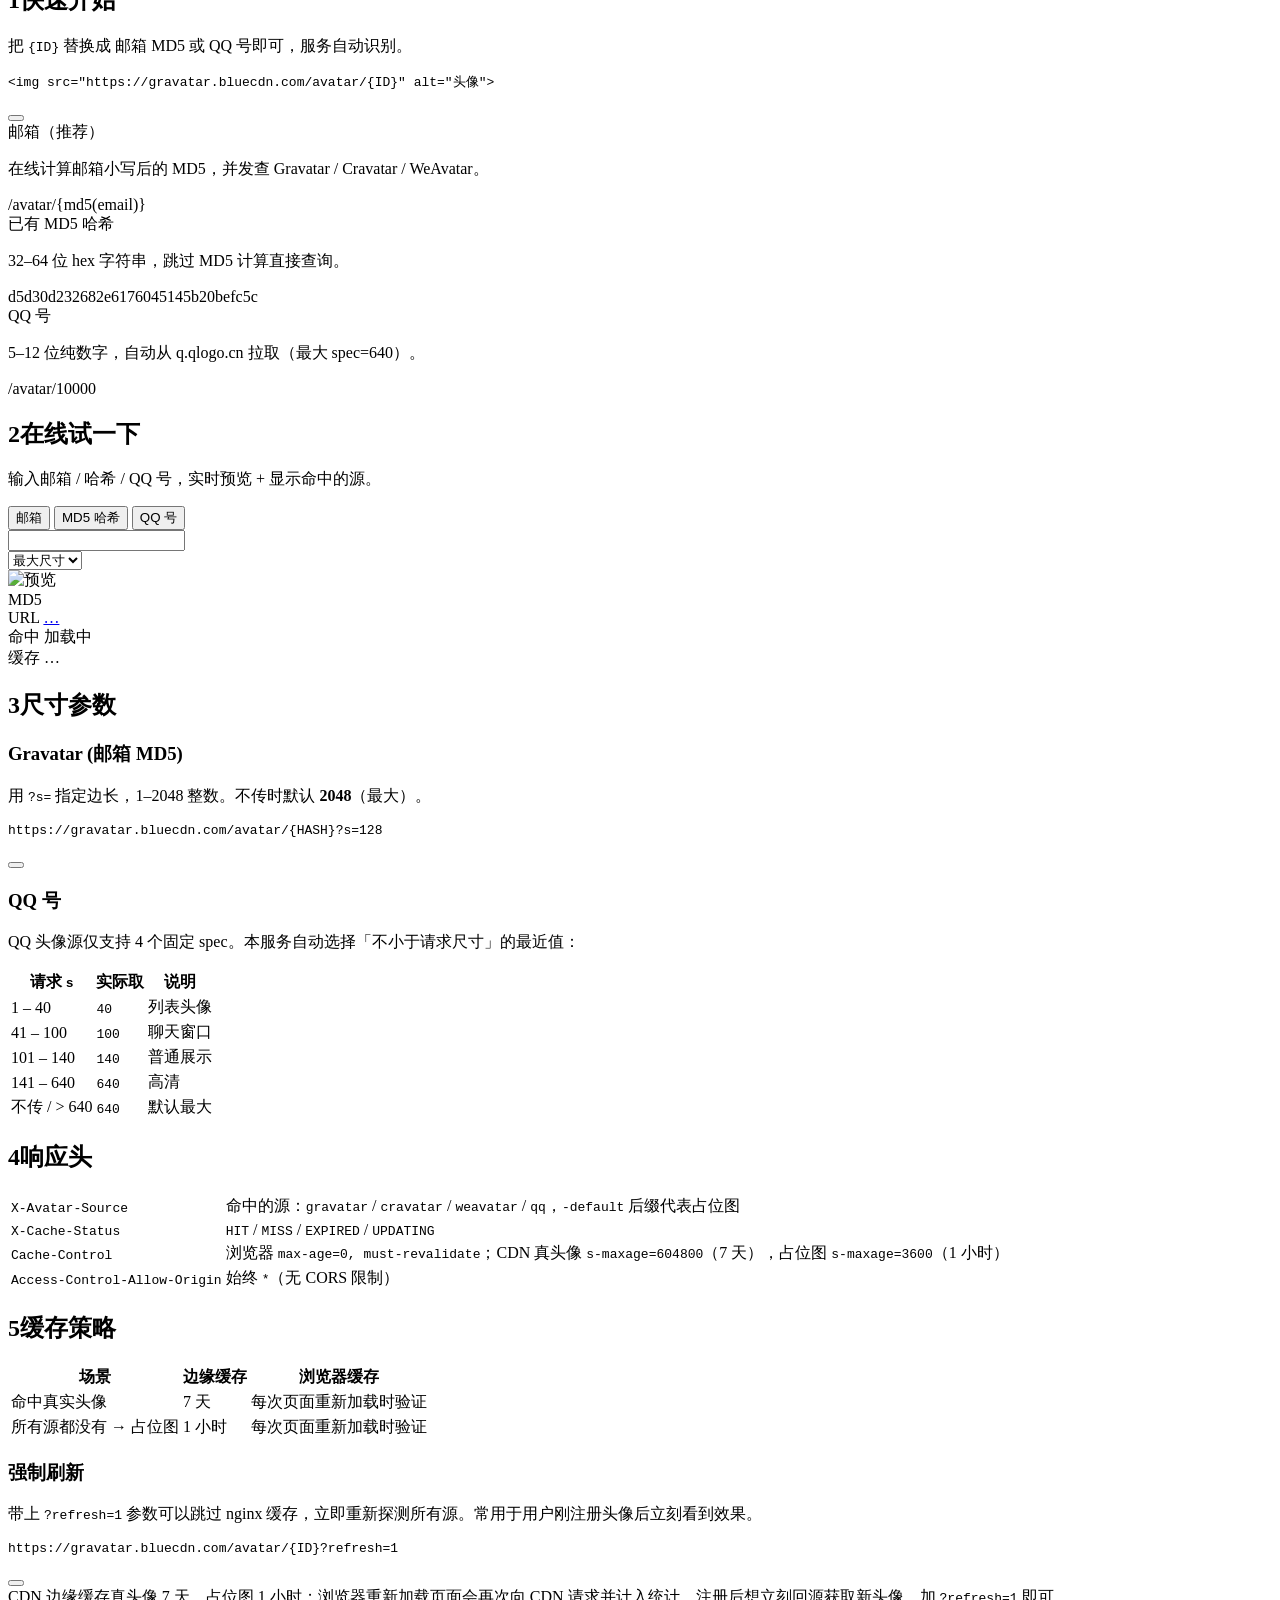
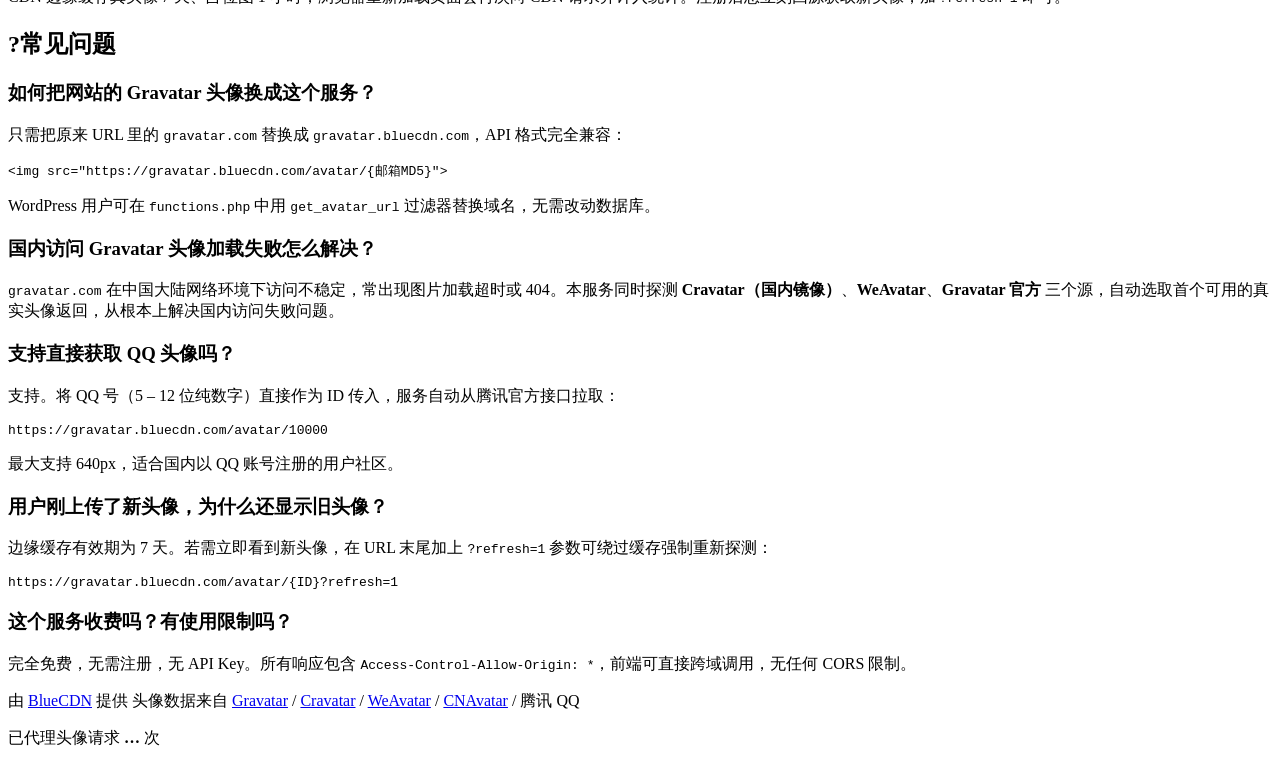
==== commit 98a1b03f: "fix avatar sources, sizing, and request metrics" ====
--- a/index.html
+++ b/index.html
@@ -6,7 +6,7 @@
 
 <!-- ===== SEO 核心 ===== -->
 <title>Gravatar 国内加速代理 - 多源头像 API，支持 QQ / Cravatar / WeAvatar | BlueCDN</title>
-<meta name="description" content="免费 Gravatar 国内加速代理服务。并发探测 Gravatar、Cravatar、WeAvatar、腾讯 QQ 四大头像源，自动返回真实头像；支持最大 2048px、无 CORS 跨域限制、全球边缘缓存 15 天，接入只需一行 HTML img 标签，适合 WordPress、论坛、博客等国内站点使用。">
+<meta name="description" content="免费 Gravatar 国内加速代理服务。并发探测 Gravatar、Cravatar、WeAvatar、腾讯 QQ 四大头像源，自动返回真实头像；支持最大 2048px、无 CORS 跨域限制、全球边缘缓存，接入只需一行 HTML img 标签，适合 WordPress、论坛、博客等国内站点使用。">
 <meta name="keywords" content="gravatar国内加速,gravatar代理,gravatar镜像,QQ头像API,头像CDN,cravatar,weavatar,gravatar无法访问解决,gravatar加速,多源头像">
 <meta name="author" content="BlueCDN">
 <meta name="robots" content="index, follow, max-snippet:-1, max-image-preview:large, max-video-preview:-1">
@@ -33,7 +33,7 @@
     "name": "Gravatar 多源头像代理",
     "alternateName": ["gravatar.bluecdn.com", "BlueCDN Gravatar 加速"],
     "url": "https://gravatar.bluecdn.com/",
-    "description": "免费 Gravatar 国内加速代理，并发探测 Gravatar、Cravatar、WeAvatar、腾讯 QQ 四大头像源，自动返回真实存在的头像图片。支持邮箱 MD5 哈希与 QQ 号两种 ID 格式，最大输出 2048px，全球边缘节点缓存 15 天，所有响应均携带 Access-Control-Allow-Origin: * 无跨域限制。",
+    "description": "免费 Gravatar 国内加速代理，并发探测 Gravatar、Cravatar、WeAvatar、腾讯 QQ 四大头像源，自动返回真实存在的头像图片。支持邮箱 MD5 哈希与 QQ 号两种 ID 格式，最大输出 2048px，全球边缘节点缓存，所有响应均携带 Access-Control-Allow-Origin: * 无跨域限制。",
     "applicationCategory": "DeveloperApplication",
     "operatingSystem": "Web",
     "inLanguage": "zh-CN",
@@ -53,7 +53,7 @@
       "并发探测 Gravatar / Cravatar / WeAvatar / QQ 四大头像源",
       "支持邮箱 MD5 哈希与 QQ 号（5-12 位）两种 ID",
       "最大输出 2048×2048px 高清头像",
-      "全球边缘节点缓存 15 天",
+      "全球边缘节点缓存",
       "无 CORS 跨域限制，Access-Control-Allow-Origin: *",
       "HTTPS 加密传输",
       "支持 ?refresh=1 参数强制重新探测"
@@ -100,7 +100,7 @@
         "name": "头像会被缓存多长时间？",
         "acceptedAnswer": {
           "@type": "Answer",
-          "text": "真实头像缓存 15 天（边缘节点与浏览器均为 15 天，带 immutable 标记）；若所有源均未找到头像，则返回 Gravatar 官方默认占位图并缓存 1 小时。如需立即刷新，在 URL 末尾添加 ?refresh=1 参数可跳过缓存强制重新探测。"
+          "text": "真实头像在 CDN 边缘缓存 7 天；浏览器每次重新加载页面时向 CDN 验证，以便计入头像请求统计。若所有源均未找到头像，则返回 Gravatar 官方默认占位图并在边缘缓存 1 小时。如需立即回源刷新，在 URL 末尾添加 ?refresh=1 参数。"
         }
       },
       {
@@ -140,7 +140,7 @@
         <div class="feature-grid">
             <div class="feature-pill"><i class="fa-solid fa-globe"></i><span>4 个数据源并行</span></div>
             <div class="feature-pill"><i class="fa-solid fa-image"></i><span>最大 2048 px</span></div>
-            <div class="feature-pill"><i class="fa-solid fa-clock-rotate-left"></i><span>缓存 15 天</span></div>
+            <div class="feature-pill"><i class="fa-solid fa-clock-rotate-left"></i><span>边缘缓存 7 天</span></div>
             <div class="feature-pill"><i class="fa-solid fa-shield-halved"></i><span>HTTPS 直连</span></div>
             <div class="feature-pill"><i class="fa-solid fa-arrows-to-circle"></i><span>无 CORS 限制</span></div>
             <div class="feature-pill"><i class="fa-solid fa-rocket"></i><span>边缘 200 ms</span></div>
@@ -284,7 +284,7 @@
             </tr>
             <tr>
                 <td><code>Cache-Control</code></td>
-                <td>真头像 <code>max-age=1296000, immutable</code>（15 天）；占位图 <code>max-age=3600</code>（1 小时）</td>
+                <td>浏览器 <code>max-age=0, must-revalidate</code>；CDN 真头像 <code>s-maxage=604800</code>（7 天），占位图 <code>s-maxage=3600</code>（1 小时）</td>
             </tr>
             <tr>
                 <td><code>Access-Control-Allow-Origin</code></td>
@@ -302,8 +302,8 @@
     <table>
         <thead><tr><th>场景</th><th>边缘缓存</th><th>浏览器缓存</th></tr></thead>
         <tbody>
-            <tr><td><i class="fa-solid fa-circle-check cache-status-icon is-success"></i>命中真实头像</td><td>15 天</td><td>15 天 + immutable</td></tr>
-            <tr><td><i class="fa-solid fa-circle-question cache-status-icon is-warn"></i>所有源都没有 → 占位图</td><td>1 小时</td><td>1 小时</td></tr>
+            <tr><td><i class="fa-solid fa-circle-check cache-status-icon is-success"></i>命中真实头像</td><td>7 天</td><td>每次页面重新加载时验证</td></tr>
+            <tr><td><i class="fa-solid fa-circle-question cache-status-icon is-warn"></i>所有源都没有 → 占位图</td><td>1 小时</td><td>每次页面重新加载时验证</td></tr>
         </tbody>
     </table>
 
@@ -317,7 +317,7 @@
 
     <div class="callout">
         <i class="fa-solid fa-circle-info"></i>
-        <span>缓存命中真头像 15 天、占位图 1 小时。注册后想立刻看到新头像，加 <code>?refresh=1</code> 强制重新探测即可。</span>
+        <span>CDN 边缘缓存真头像 7 天、占位图 1 小时；浏览器重新加载页面会再次向 CDN 请求并计入统计。注册后想立刻回源获取新头像，加 <code>?refresh=1</code> 即可。</span>
     </div>
 </div>
 </section>
@@ -363,7 +363,7 @@
             <h3 class="faq-q" itemprop="name">用户刚上传了新头像，为什么还显示旧头像？</h3>
             <div class="faq-a" itemscope itemprop="acceptedAnswer" itemtype="https://schema.org/Answer">
                 <div itemprop="text">
-                    <p>边缘缓存有效期为 15 天。若需立即看到新头像，在 URL 末尾加上 <code>?refresh=1</code> 参数可绕过缓存强制重新探测：</p>
+                    <p>边缘缓存有效期为 7 天。若需立即看到新头像，在 URL 末尾加上 <code>?refresh=1</code> 参数可绕过缓存强制重新探测：</p>
                     <div class="code-block"><pre>https://gravatar.bluecdn.com/avatar/{ID}?refresh=1</pre></div>
                 </div>
             </div>
@@ -384,7 +384,7 @@
 
 <footer class="site-footer">
 <div class="container">
-    <p>由 <a href="https://bluecdn.com">BlueCDN</a> 提供 <i class="fa-solid fa-circle footer-dot"></i> 头像数据来自 <a href="https://gravatar.com">Gravatar</a> / <a href="https://cravatar.cn">Cravatar</a> / <a href="https://weavatar.com">WeAvatar</a> / 腾讯 QQ</p>
+    <p>由 <a href="https://bluecdn.com">BlueCDN</a> 提供 <i class="fa-solid fa-circle footer-dot"></i> 头像数据来自 <a href="https://gravatar.com">Gravatar</a> / <a href="https://cravatar.cn">Cravatar</a> / <a href="https://weavatar.com">WeAvatar</a> / <a href="https://cnavatar.com">CNAvatar</a> / 腾讯 QQ</p>
     <p class="footer-stats">
         <i class="fa-solid fa-chart-simple footer-stats-icon"></i>
         已代理头像请求 <strong id="req-count">…</strong> 次
